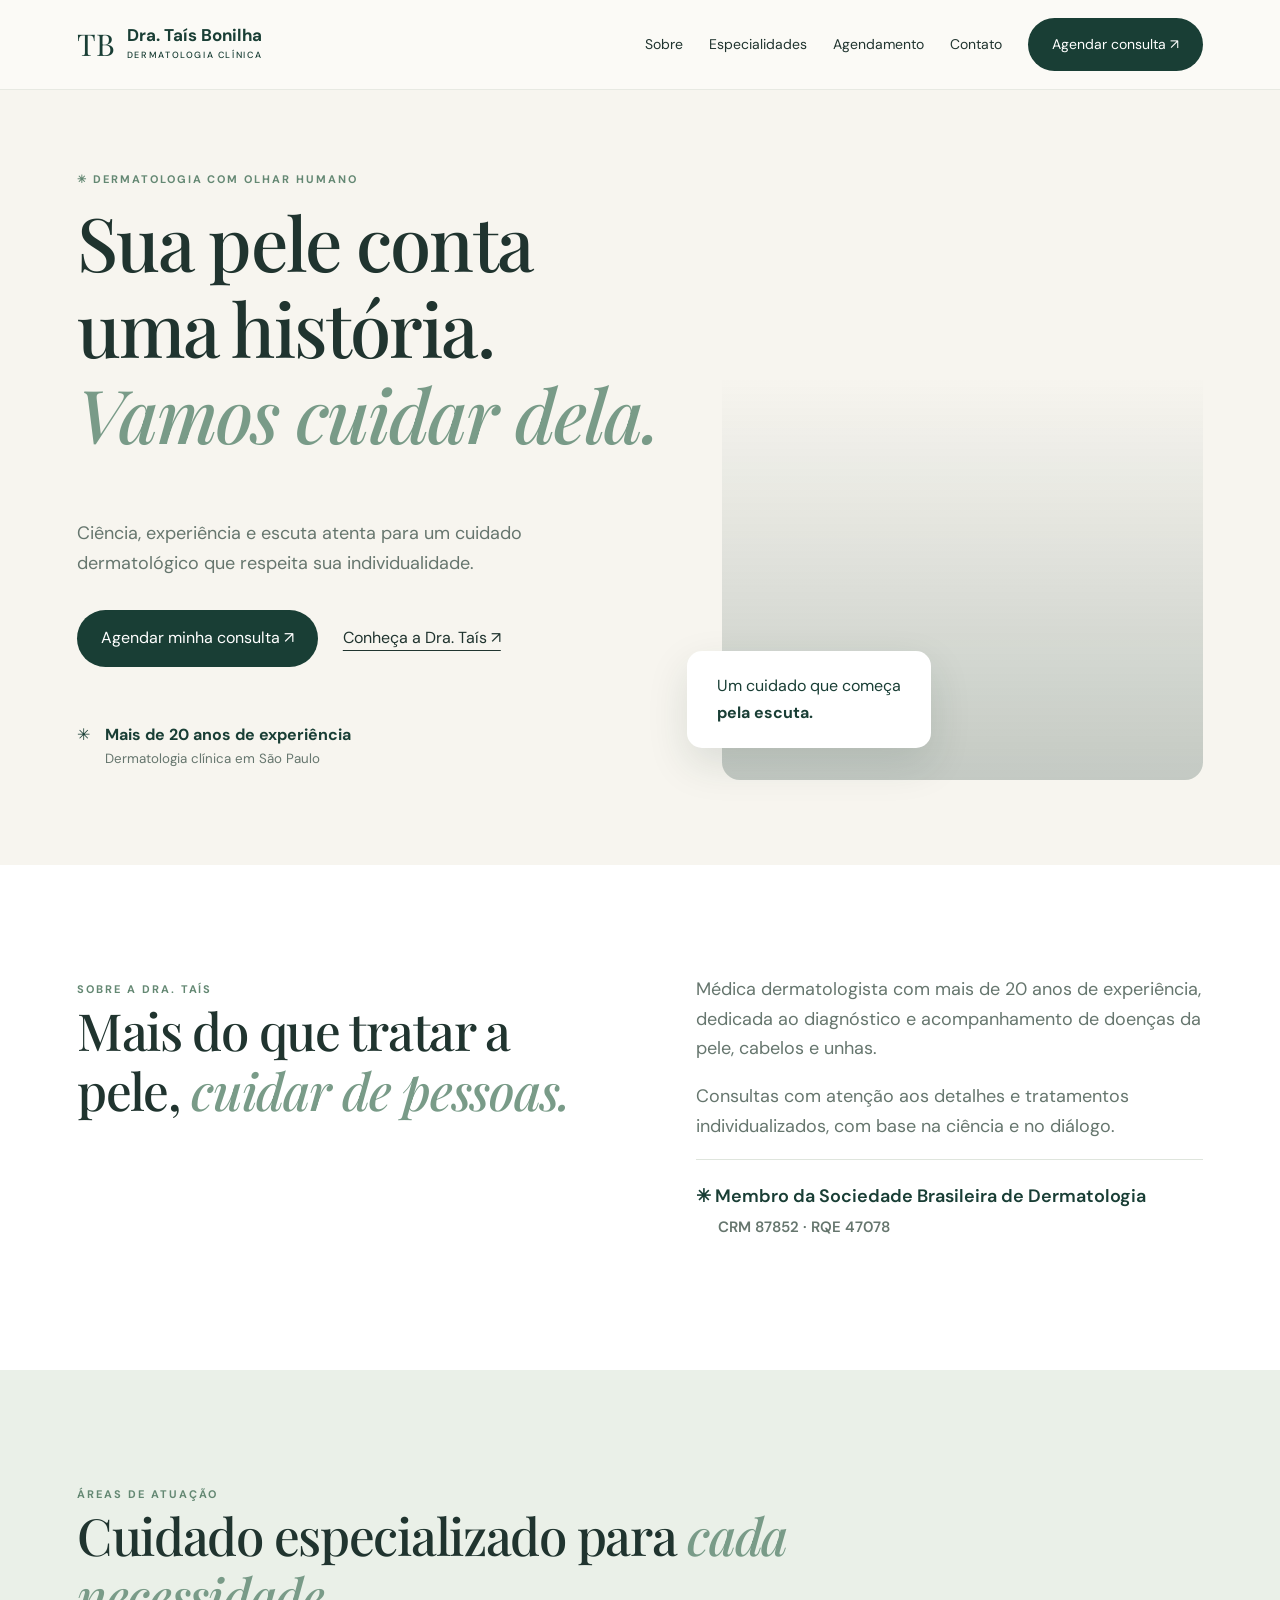
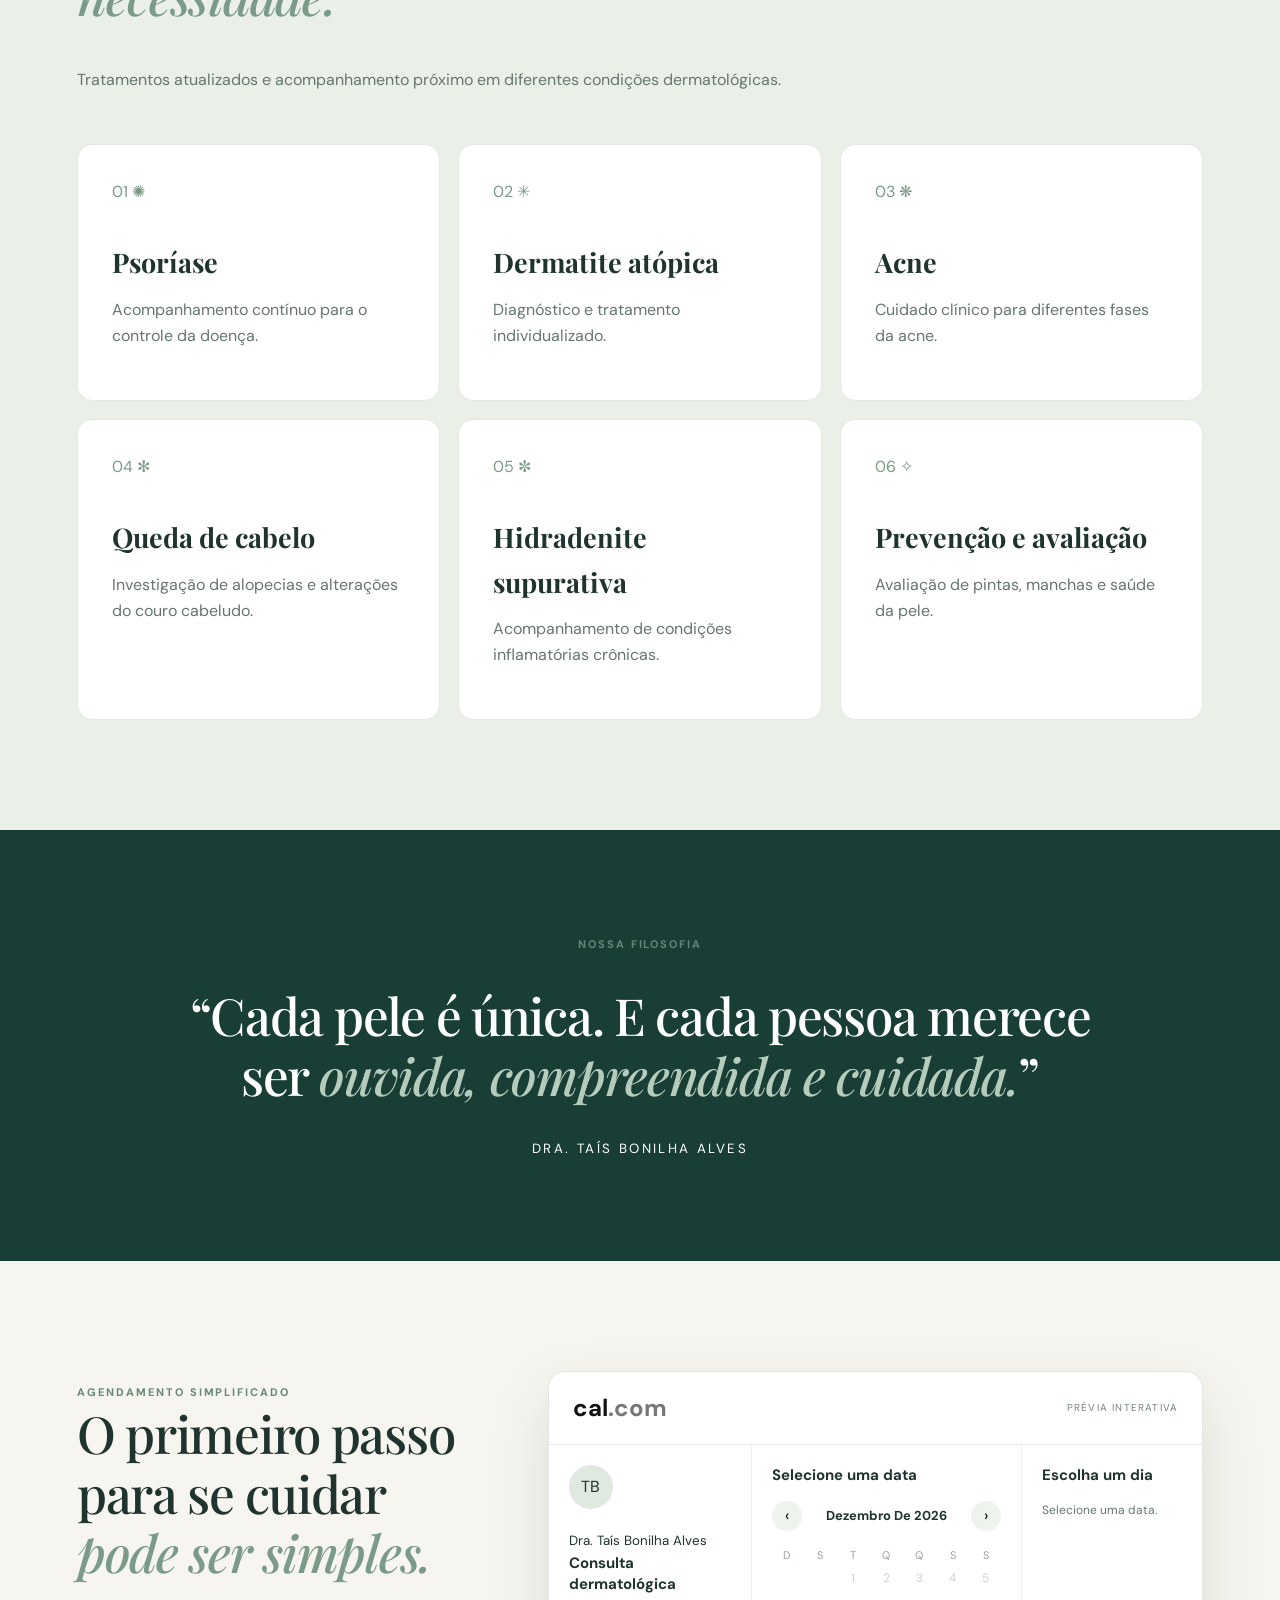
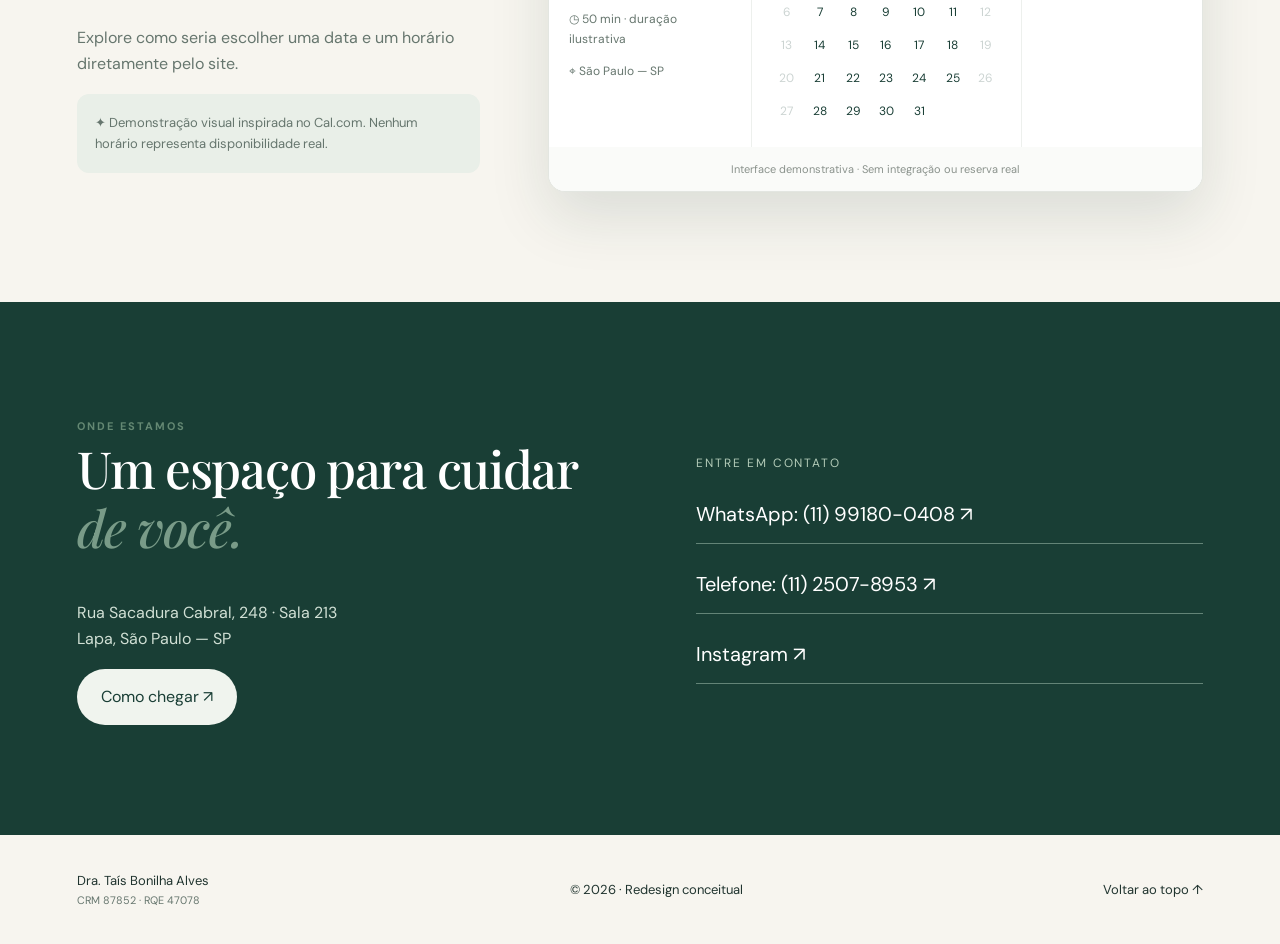
==== index.html @ fe543102 "feat: add responsive landing page" ====
<!doctype html>
<html lang="pt-BR"><head><meta charset="utf-8"><meta name="viewport" content="width=device-width,initial-scale=1"><meta name="theme-color" content="#193e35"><meta name="description" content="Releitura conceitual do site da Dra. Taís Bonilha, dermatologia clínica."><title>Dra. Taís Bonilha | Dermatologia</title><link rel="preconnect" href="https://fonts.googleapis.com"><link rel="preconnect" href="https://fonts.gstatic.com" crossorigin><link href="https://fonts.googleapis.com/css2?family=DM+Sans:wght@400;500;600;700&family=Playfair+Display:ital,wght@0,500;0,600;1,500&display=swap" rel="stylesheet"><link rel="stylesheet" href="./styles.css"></head>
<body><header class="header"><a class="logo" href="#inicio">TB <span>Dra. Taís Bonilha<small>DERMATOLOGIA CLÍNICA</small></span></a><button class="menu" aria-label="Abrir menu" aria-expanded="false">☰</button><nav id="nav"><a href="#sobre">Sobre</a><a href="#especialidades">Especialidades</a><a href="#agendamento">Agendamento</a><a href="#contato">Contato</a><a class="nav-cta" href="#agendamento">Agendar consulta ↗</a></nav></header>
<main><section class="hero" id="inicio"><div class="hero-copy reveal"><p class="eyebrow">✳ DERMATOLOGIA COM OLHAR HUMANO</p><h1>Sua pele conta uma história.<br><em>Vamos cuidar dela.</em></h1><p>Ciência, experiência e escuta atenta para um cuidado dermatológico que respeita sua individualidade.</p><div class="actions"><a class="btn" href="#agendamento">Agendar minha consulta ↗</a><a class="under" href="#sobre">Conheça a Dra. Taís ↗</a></div><div class="proof">✳ <span><strong>Mais de 20 anos de experiência</strong><small>Dermatologia clínica em São Paulo</small></span></div></div><div class="hero-photo reveal"><div class="photo-caption">Um cuidado que começa<br><strong>pela escuta.</strong></div></div></section>
<section class="section intro reveal" id="sobre"><div><span class="kicker">SOBRE A DRA. TAÍS</span><h2>Mais do que tratar a pele, <em>cuidar de pessoas.</em></h2></div><div><p>Médica dermatologista com mais de 20 anos de experiência, dedicada ao diagnóstico e acompanhamento de doenças da pele, cabelos e unhas.</p><p>Consultas com atenção aos detalhes e tratamentos individualizados, com base na ciência e no diálogo.</p><p class="credential">✳ Membro da Sociedade Brasileira de Dermatologia<br><small>CRM 87852 · RQE 47078</small></p></div></section>
<section class="section specialties" id="especialidades"><div class="section-head reveal"><span class="kicker">ÁREAS DE ATUAÇÃO</span><h2>Cuidado especializado para <em>cada necessidade.</em></h2><p>Tratamentos atualizados e acompanhamento próximo em diferentes condições dermatológicas.</p></div><div class="cards"><article class="reveal"><span>01 ✺</span><h3>Psoríase</h3><p>Acompanhamento contínuo para o controle da doença.</p></article><article class="reveal"><span>02 ✳</span><h3>Dermatite atópica</h3><p>Diagnóstico e tratamento individualizado.</p></article><article class="reveal"><span>03 ❋</span><h3>Acne</h3><p>Cuidado clínico para diferentes fases da acne.</p></article><article class="reveal"><span>04 ✻</span><h3>Queda de cabelo</h3><p>Investigação de alopecias e alterações do couro cabeludo.</p></article><article class="reveal"><span>05 ✼</span><h3>Hidradenite supurativa</h3><p>Acompanhamento de condições inflamatórias crônicas.</p></article><article class="reveal"><span>06 ✧</span><h3>Prevenção e avaliação</h3><p>Avaliação de pintas, manchas e saúde da pele.</p></article></div></section>
<section class="quote"><span class="kicker">NOSSA FILOSOFIA</span><h2>“Cada pele é única. E cada pessoa merece ser <em>ouvida, compreendida e cuidada.</em>”</h2><small>DRA. TAÍS BONILHA ALVES</small></section>
<section class="section booking" id="agendamento"><div class="reveal"><span class="kicker">AGENDAMENTO SIMPLIFICADO</span><h2>O primeiro passo para se cuidar <em>pode ser simples.</em></h2><p>Explore como seria escolher uma data e um horário diretamente pelo site.</p><p class="notice">✦ Demonstração visual inspirada no Cal.com. Nenhum horário representa disponibilidade real.</p></div><div class="calendar reveal"><div class="cal-top"><strong>cal<span>.com</span></strong><small>PRÉVIA INTERATIVA</small></div><div class="cal-grid"><div class="cal-info"><div class="avatar">TB</div><small>Dra. Taís Bonilha Alves</small><h3>Consulta dermatológica</h3><p>◷ 50 min · duração ilustrativa</p><p>⌖ São Paulo — SP</p></div><div class="cal-date"><h3>Selecione uma data</h3><div class="month"><button id="prev-month" aria-label="Mês anterior">‹</button><strong id="month-label"></strong><button id="next-month" aria-label="Próximo mês">›</button></div><div class="weekdays"><span>D</span><span>S</span><span>T</span><span>Q</span><span>Q</span><span>S</span><span>S</span></div><div id="days" class="days"></div></div><div class="cal-time"><h3 id="selected-date">Escolha um dia</h3><div id="times" class="times"><p>Selecione uma data.</p></div></div></div><div class="cal-footer">Interface demonstrativa · Sem integração ou reserva real</div></div></section>
<section class="section contact" id="contato"><div class="reveal"><span class="kicker">ONDE ESTAMOS</span><h2>Um espaço para cuidar <em>de você.</em></h2><p>Rua Sacadura Cabral, 248 · Sala 213<br>Lapa, São Paulo — SP</p><a class="btn light" href="https://maps.google.com/?q=Rua+Sacadura+Cabral+248+Lapa+Sao+Paulo" target="_blank" rel="noopener noreferrer">Como chegar ↗</a></div><div class="contact-links reveal"><span>ENTRE EM CONTATO</span><a href="https://wa.me/5511991800408">WhatsApp: (11) 99180-0408 ↗</a><a href="tel:+551125078953">Telefone: (11) 2507-8953 ↗</a><a href="https://www.instagram.com/dra.taisbonilha/" target="_blank" rel="noopener noreferrer">Instagram ↗</a></div></section></main>
<footer><span>Dra. Taís Bonilha Alves <small>CRM 87852 · RQE 47078</small></span><span>© <span id="year"></span> · Redesign conceitual</span><a href="#inicio">Voltar ao topo ↑</a></footer><script src="./script.js" defer></script></body></html>
---- styles.css ----
:root{--green:#193e35;--sage:#dfe9df;--cream:#f7f5ef;--ink:#20342f;--muted:#66766e}*{box-sizing:border-box}html{scroll-behavior:smooth}body{margin:0;background:var(--cream);color:var(--ink);font:16px/1.65 "DM Sans",sans-serif}a{color:inherit;text-decoration:none}button{font:inherit;cursor:pointer}h1,h2,h3,p{margin-top:0}h1,h2{font-family:"Playfair Display",serif;font-weight:500;line-height:1.16;letter-spacing:-.025em}h1{font-size:clamp(3.1rem,5.8vw,6.1rem)}h2{font-size:clamp(2.35rem,4vw,4.2rem)}h1 em,h2 em{color:#799b88;font-weight:500}p{color:var(--muted)}.header{height:90px;display:flex;align-items:center;justify-content:space-between;padding:0 6%;background:#fbfaf6;position:sticky;top:0;z-index:20;border-bottom:1px solid #e7e9e2;backdrop-filter:blur(12px)}.logo{display:flex;align-items:center;gap:12px;font-family:"Playfair Display";font-size:30px;color:var(--green)}.logo span{font:700 17px/1.2 "DM Sans";display:flex;flex-direction:column}.logo small{font:500 9px/2 "DM Sans";letter-spacing:.18em}.header nav{display:flex;align-items:center;gap:26px;font-size:14px}.nav-cta,.btn{background:var(--green);color:white;padding:15px 24px;border-radius:40px;display:inline-flex;align-items:center;justify-content:center;transition:transform .25s,background .25s}.btn:hover,.nav-cta:hover{transform:translateY(-3px);background:#2f6151}.menu{display:none}.hero{min-height:690px;display:grid;grid-template-columns:1.1fr .9fr;gap:5%;padding:70px 6% 85px;align-items:center}.eyebrow,.kicker{color:#648873;letter-spacing:.18em;font-size:11px;font-weight:700}.hero-copy>p:not(.eyebrow){max-width:530px;font-size:18px}.actions{display:flex;gap:25px;align-items:center;flex-wrap:wrap;margin:32px 0 55px}.under{text-decoration:underline;text-underline-offset:7px}.proof{display:flex;gap:15px;color:var(--green)}.proof span{display:flex;flex-direction:column}.proof small{color:var(--muted)}.hero-photo{height:min(620px,65vw);min-height:460px;border-radius:220px 220px 18px 18px;position:relative;background:linear-gradient(0deg,rgba(24,57,48,.23),transparent 65%),url("https://images.unsplash.com/photo-1559839734-2b71ea197ec2?auto=format&fit=crop&w=1200&q=85") center/cover}.photo-caption{position:absolute;bottom:32px;left:-35px;background:white;border-radius:15px;padding:22px 30px;box-shadow:0 16px 40px #1b3a3020;color:var(--green)}.section{padding:110px 6%}.intro{display:grid;grid-template-columns:1fr 1fr;gap:10%;background:white}.intro p{font-size:18px}.credential{border-top:1px solid #dfe5dd;padding-top:22px;color:var(--green)!important;font-weight:600}.credential small{color:var(--muted);margin-left:22px}.specialties{background:#eaf0e8}.section-head{max-width:730px;margin-bottom:50px}.cards{display:grid;grid-template-columns:repeat(3,1fr);gap:18px}.cards article{min-height:245px;background:#fff;padding:34px;border:1px solid #e3e9e1;border-radius:15px;transition:transform .3s,box-shadow .3s}.cards article:hover{transform:translateY(-8px);box-shadow:0 18px 40px #153c3020}.cards article>span{color:#7a9b86}.cards h3{font-family:"Playfair Display";font-size:27px;margin:35px 0 12px}.quote{padding:100px 14%;text-align:center;background:var(--green);color:#fff}.quote h2{font-size:clamp(2rem,4vw,4rem);margin:30px 0}.quote h2 em{color:#b5cbbb}.quote small{letter-spacing:.18em}.booking{display:grid;grid-template-columns:.8fr 1.3fr;gap:6%;align-items:center}.notice{padding:18px;background:#e9efe8;border-radius:12px;font-size:13px}.calendar{background:#fff;border:1px solid #e3e6e1;border-radius:17px;box-shadow:0 24px 60px #1b3b3020;overflow:hidden}.cal-top{display:flex;justify-content:space-between;align-items:center;padding:16px 24px;border-bottom:1px solid #e7e9e7}.cal-top strong{font-size:24px;color:#111}.cal-top strong span{color:#777}.cal-top small{font-size:10px;letter-spacing:.12em;color:#738178}.cal-grid{display:grid;grid-template-columns:.9fr 1.2fr .8fr}.cal-grid>div{padding:20px;border-right:1px solid #edf0ed}.cal-grid>div:last-child{border:0}.cal-grid h3{font-size:15px;line-height:1.4}.cal-info p{font-size:12px}.avatar{width:44px;height:44px;border-radius:50%;background:var(--sage);display:grid;place-items:center;margin-bottom:18px}.month{display:flex;align-items:center;justify-content:space-between;margin:15px 0}.month button{border:0;background:#eef3ed;border-radius:50%;width:30px;height:30px}.month strong{font-size:13px;text-transform:capitalize}.weekdays,.days{display:grid;grid-template-columns:repeat(7,1fr);text-align:center;gap:3px}.weekdays{font-size:11px;color:#9a9f9c}.days button{border:0;background:transparent;aspect-ratio:1;border-radius:50%;font-size:12px;color:var(--green)}.days button:not(:disabled):hover,.days button.active{background:var(--green);color:#fff}.days button:disabled{opacity:.22;cursor:default}.times{display:grid;gap:8px}.times button{background:white;border:1px solid #b9c9be;color:var(--green);padding:10px;border-radius:7px}.times button.active{background:var(--green);color:#fff}.times p{font-size:12px}.cal-footer{font-size:11px;text-align:center;color:#8a928c;background:#fafbf9;padding:13px}.contact{background:var(--green);color:white;display:grid;grid-template-columns:1fr 1fr;gap:10%}.contact p{color:#d1e0d5}.light{background:#f0f4ee;color:var(--green)}.contact-links{display:flex;flex-direction:column;gap:24px;justify-content:center}.contact-links span{font-size:12px;letter-spacing:.16em;color:#b3cbb8}.contact-links a{font-size:20px;border-bottom:1px solid #638477;padding-bottom:12px}footer{padding:35px 6%;display:flex;justify-content:space-between;gap:20px;align-items:center;font-size:13px}footer small{display:block;color:var(--muted)}.reveal{opacity:0;transform:translateY(26px);transition:opacity .7s ease,transform .7s ease}.reveal.visible{opacity:1;transform:none}@media(max-width:1000px){.cal-grid{grid-template-columns:1fr 1fr}.cal-info{grid-column:1/-1;border-bottom:1px solid #eee}.booking{grid-template-columns:1fr}.hero{grid-template-columns:1fr 1fr}.cards{grid-template-columns:repeat(2,1fr)}}@media(max-width:700px){.header{height:72px;padding:0 5%}.menu{display:block;border:0;background:transparent;font-size:28px}.header nav{display:none;position:absolute;top:72px;left:0;right:0;background:#fbfaf6;padding:25px 6%;box-shadow:0 15px 25px #183f3615;flex-direction:column;align-items:stretch}.header nav.open{display:flex}.hero{grid-template-columns:1fr;padding:55px 6% 70px;gap:40px}.hero-photo{height:420px;min-height:0;margin-left:20px}.photo-caption{left:-20px;bottom:20px}.section{padding:75px 6%}.intro,.contact{grid-template-columns:1fr;gap:25px}.cards{grid-template-columns:1fr}.cards article{min-height:190px}.quote{padding:75px 7%}.cal-grid{grid-template-columns:1fr}.cal-grid>div{border-right:0;border-bottom:1px solid #eee}.cal-info{grid-column:auto}.days button{font-size:14px}footer{flex-direction:column;text-align:center}.actions{margin-bottom:35px}}@media(prefers-reduced-motion:reduce){*,*:before,*:after{scroll-behavior:auto!important;transition:none!important;animation:none!important}.reveal{opacity:1;transform:none}}
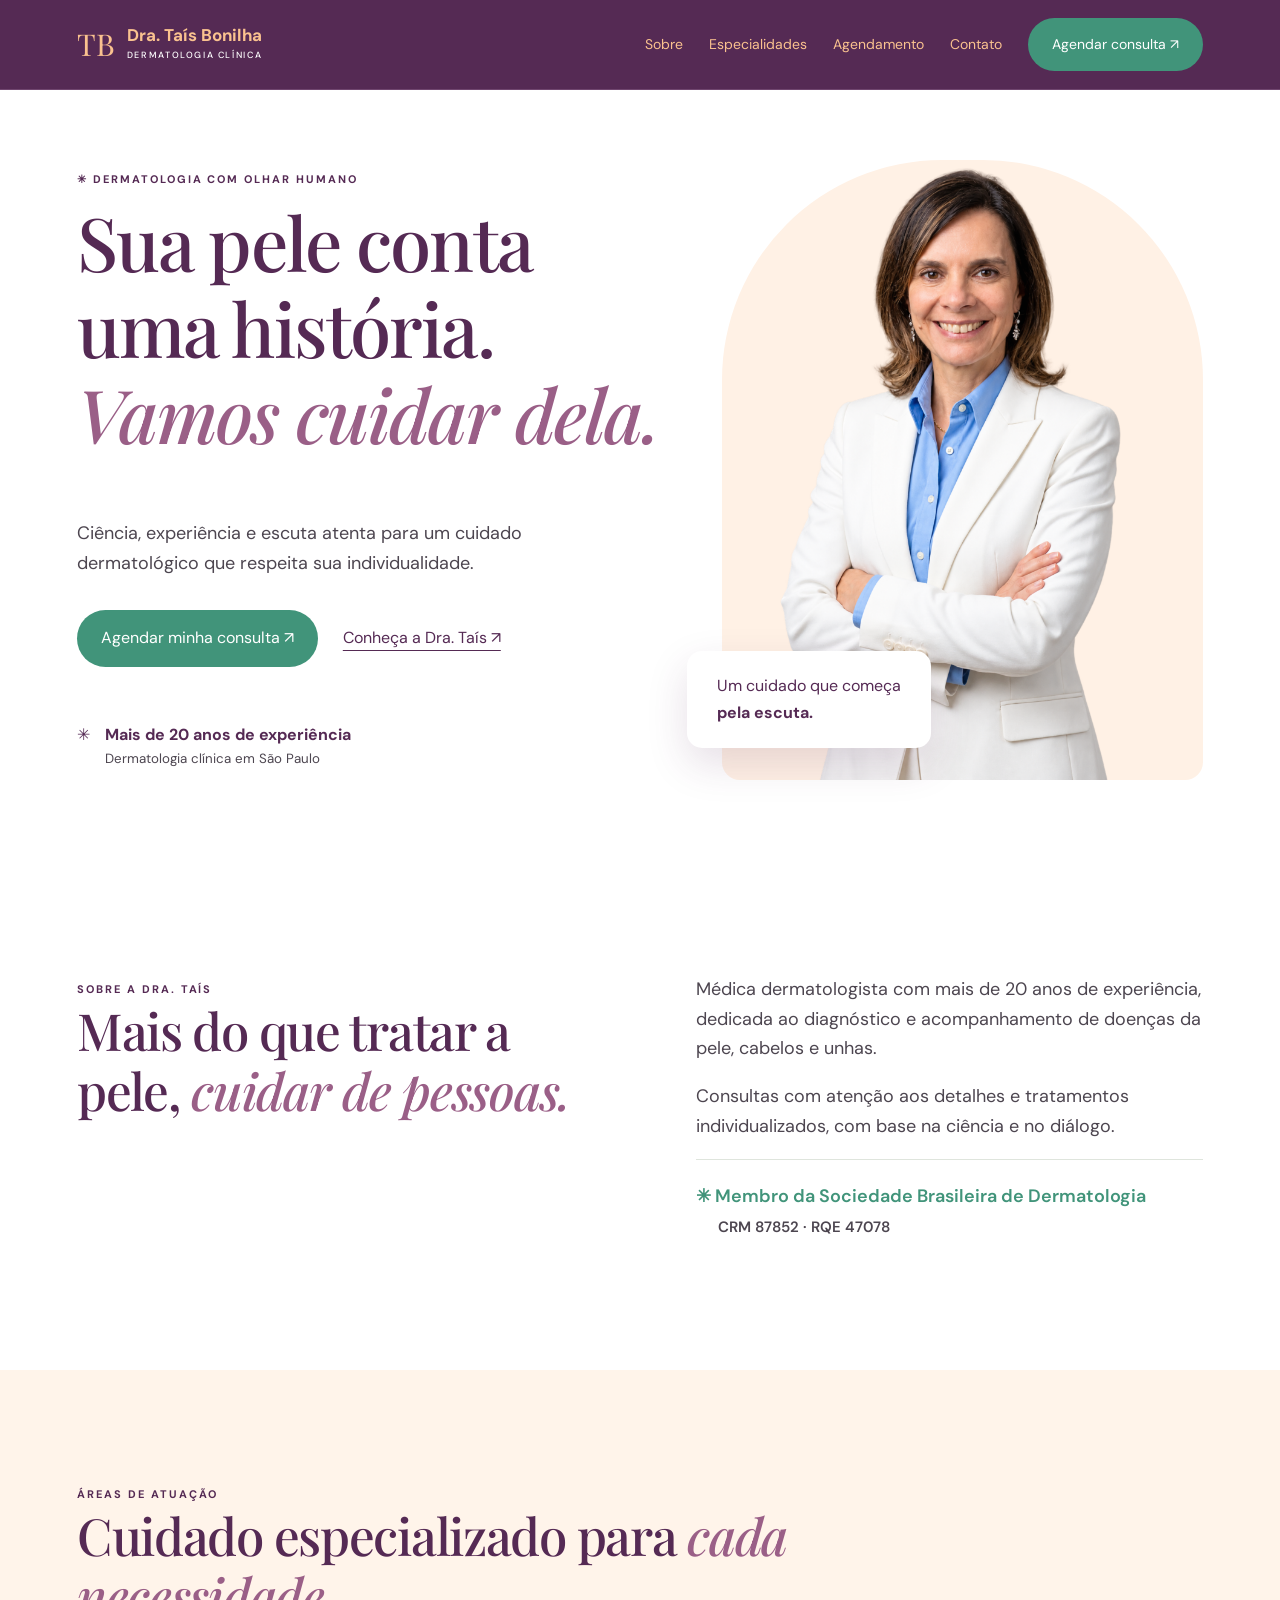
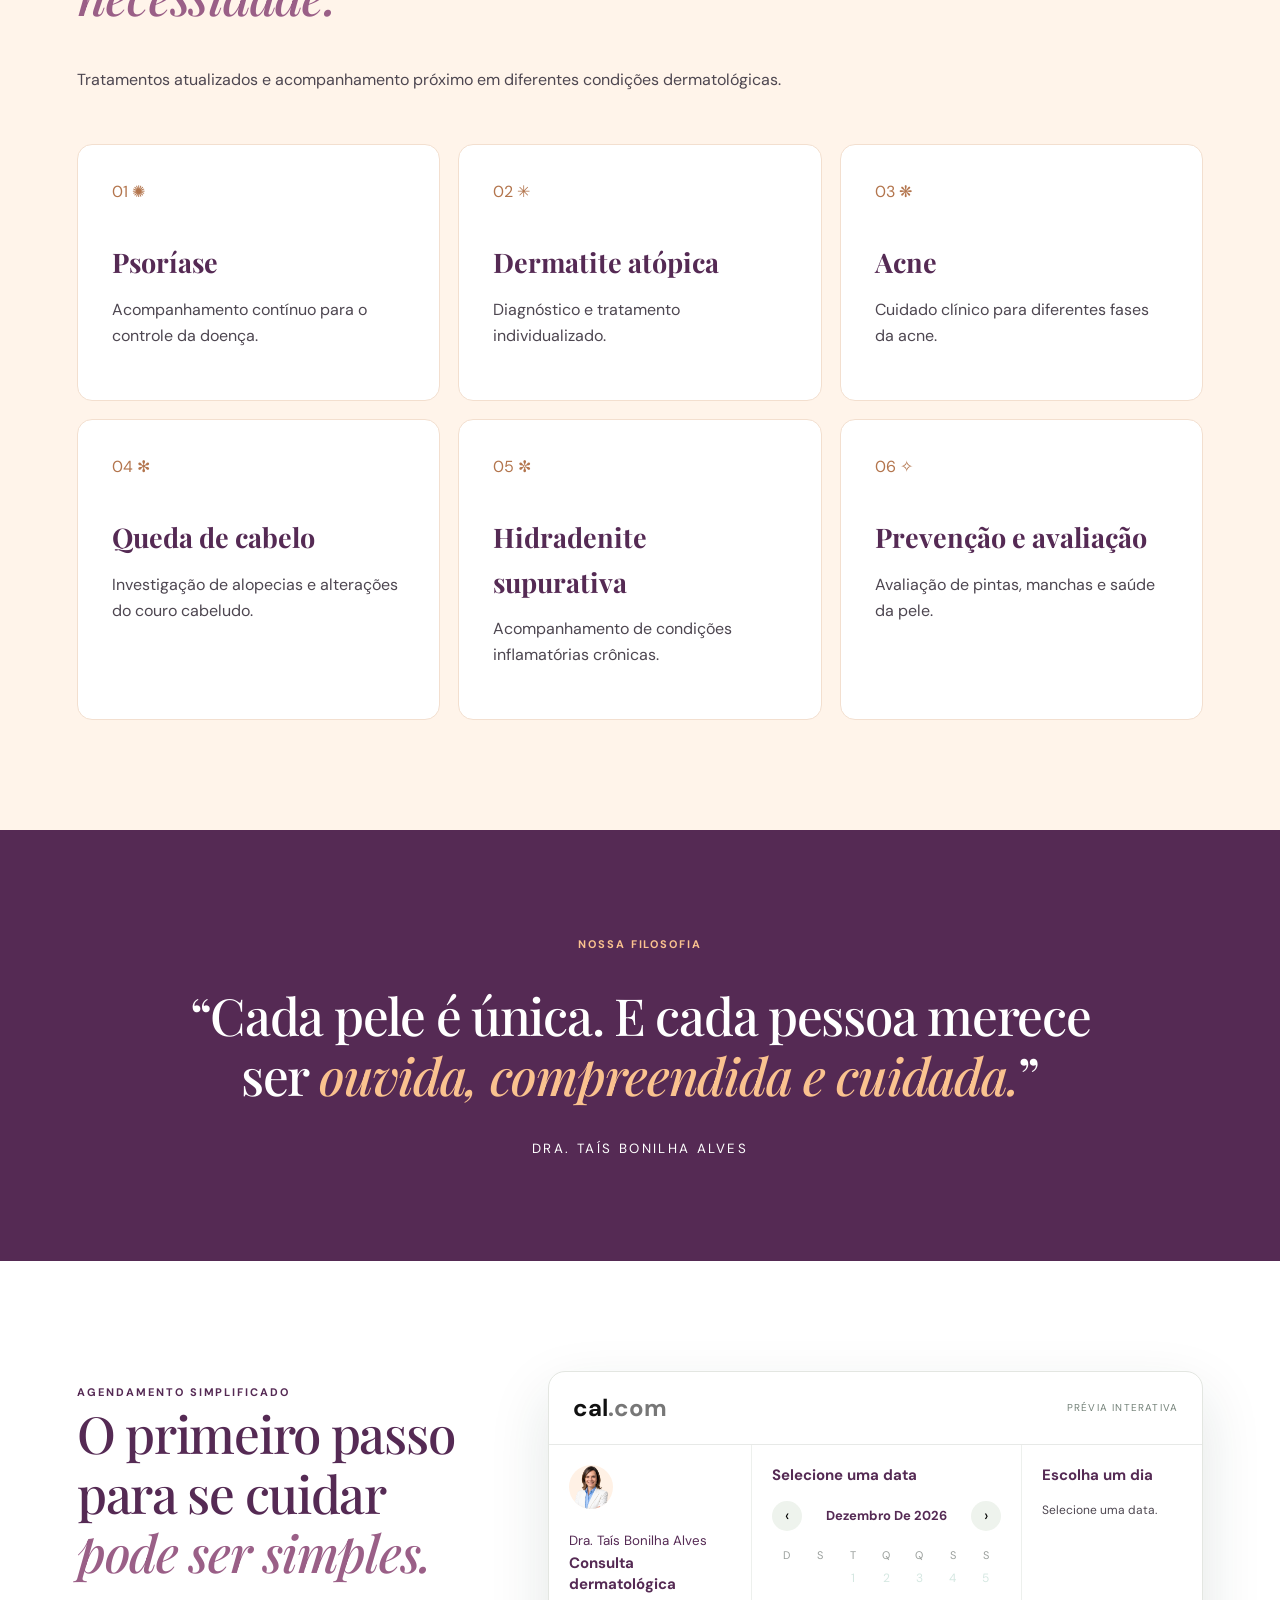
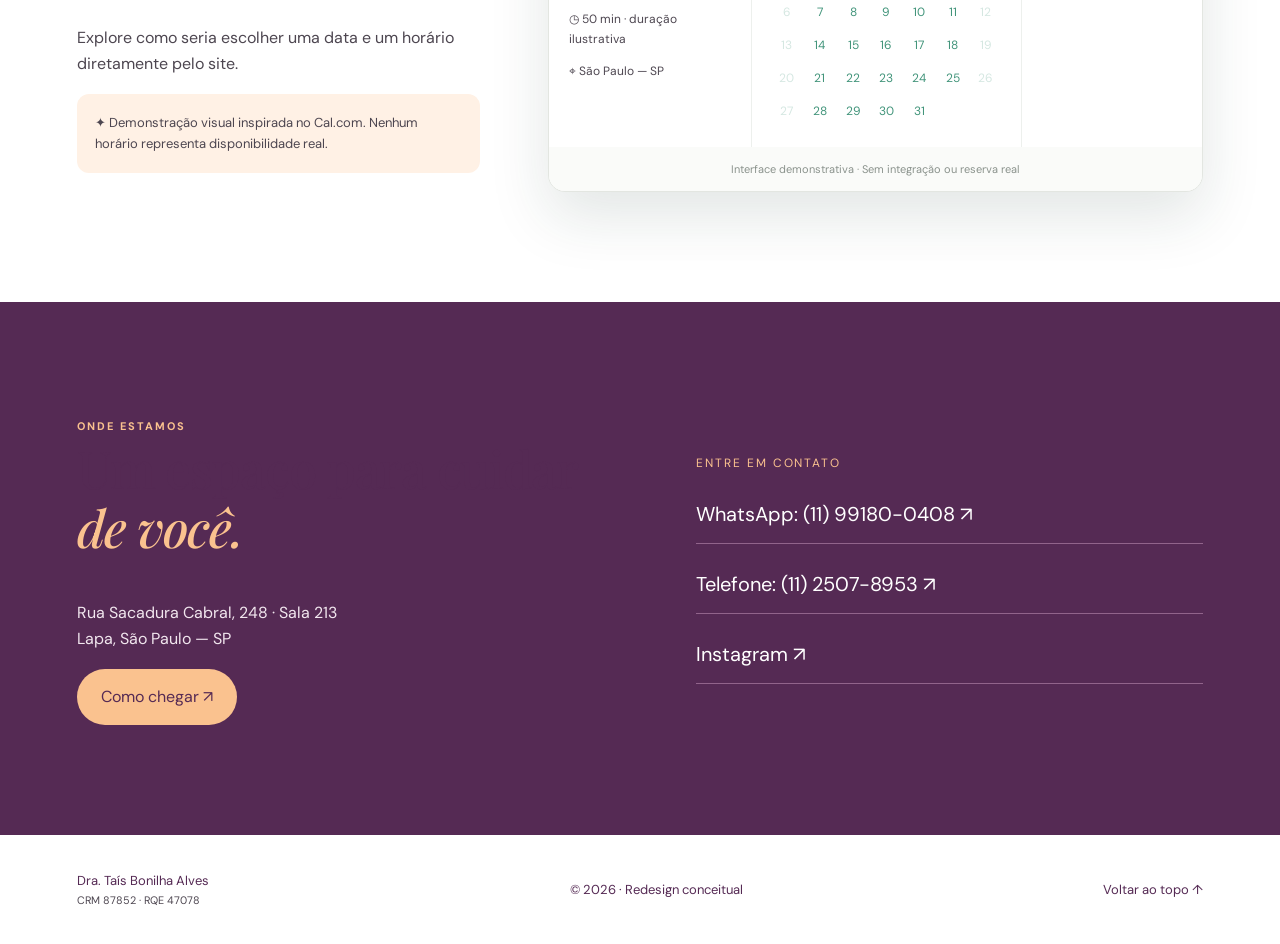
==== commit b7600058: "Alinhar paleta ao site oficial e usar retrato da Dra. Taís" ====
--- a/index.html
+++ b/index.html
@@ -1,10 +1,10 @@
 <!doctype html>
-<html lang="pt-BR"><head><meta charset="utf-8"><meta name="viewport" content="width=device-width,initial-scale=1"><meta name="theme-color" content="#193e35"><meta name="description" content="Releitura conceitual do site da Dra. Taís Bonilha, dermatologia clínica."><title>Dra. Taís Bonilha | Dermatologia</title><link rel="preconnect" href="https://fonts.googleapis.com"><link rel="preconnect" href="https://fonts.gstatic.com" crossorigin><link href="https://fonts.googleapis.com/css2?family=DM+Sans:wght@400;500;600;700&family=Playfair+Display:ital,wght@0,500;0,600;1,500&display=swap" rel="stylesheet"><link rel="stylesheet" href="./styles.css"></head>
+<html lang="pt-BR"><head><meta charset="utf-8"><meta name="viewport" content="width=device-width,initial-scale=1"><meta name="theme-color" content="#552a54"><meta name="description" content="Releitura conceitual do site da Dra. Taís Bonilha, dermatologia clínica."><title>Dra. Taís Bonilha | Dermatologia</title><link rel="preconnect" href="https://fonts.googleapis.com"><link rel="preconnect" href="https://fonts.gstatic.com" crossorigin><link href="https://fonts.googleapis.com/css2?family=DM+Sans:wght@400;500;600;700&family=Playfair+Display:ital,wght@0,500;0,600;1,500&display=swap" rel="stylesheet"><link rel="stylesheet" href="./styles.css"></head>
 <body><header class="header"><a class="logo" href="#inicio">TB <span>Dra. Taís Bonilha<small>DERMATOLOGIA CLÍNICA</small></span></a><button class="menu" aria-label="Abrir menu" aria-expanded="false">☰</button><nav id="nav"><a href="#sobre">Sobre</a><a href="#especialidades">Especialidades</a><a href="#agendamento">Agendamento</a><a href="#contato">Contato</a><a class="nav-cta" href="#agendamento">Agendar consulta ↗</a></nav></header>
-<main><section class="hero" id="inicio"><div class="hero-copy reveal"><p class="eyebrow">✳ DERMATOLOGIA COM OLHAR HUMANO</p><h1>Sua pele conta uma história.<br><em>Vamos cuidar dela.</em></h1><p>Ciência, experiência e escuta atenta para um cuidado dermatológico que respeita sua individualidade.</p><div class="actions"><a class="btn" href="#agendamento">Agendar minha consulta ↗</a><a class="under" href="#sobre">Conheça a Dra. Taís ↗</a></div><div class="proof">✳ <span><strong>Mais de 20 anos de experiência</strong><small>Dermatologia clínica em São Paulo</small></span></div></div><div class="hero-photo reveal"><div class="photo-caption">Um cuidado que começa<br><strong>pela escuta.</strong></div></div></section>
+<main><section class="hero" id="inicio"><div class="hero-copy reveal"><p class="eyebrow">✳ DERMATOLOGIA COM OLHAR HUMANO</p><h1>Sua pele conta uma história.<br><em>Vamos cuidar dela.</em></h1><p>Ciência, experiência e escuta atenta para um cuidado dermatológico que respeita sua individualidade.</p><div class="actions"><a class="btn" href="#agendamento">Agendar minha consulta ↗</a><a class="under" href="#sobre">Conheça a Dra. Taís ↗</a></div><div class="proof">✳ <span><strong>Mais de 20 anos de experiência</strong><small>Dermatologia clínica em São Paulo</small></span></div></div><div class="hero-photo reveal"><img src="./assets/dra-tais-bonilha.webp" alt="Dra. Taís Bonilha Alves, dermatologista" width="683" height="1024" fetchpriority="high"><div class="photo-caption">Um cuidado que começa<br><strong>pela escuta.</strong></div></div></section>
 <section class="section intro reveal" id="sobre"><div><span class="kicker">SOBRE A DRA. TAÍS</span><h2>Mais do que tratar a pele, <em>cuidar de pessoas.</em></h2></div><div><p>Médica dermatologista com mais de 20 anos de experiência, dedicada ao diagnóstico e acompanhamento de doenças da pele, cabelos e unhas.</p><p>Consultas com atenção aos detalhes e tratamentos individualizados, com base na ciência e no diálogo.</p><p class="credential">✳ Membro da Sociedade Brasileira de Dermatologia<br><small>CRM 87852 · RQE 47078</small></p></div></section>
 <section class="section specialties" id="especialidades"><div class="section-head reveal"><span class="kicker">ÁREAS DE ATUAÇÃO</span><h2>Cuidado especializado para <em>cada necessidade.</em></h2><p>Tratamentos atualizados e acompanhamento próximo em diferentes condições dermatológicas.</p></div><div class="cards"><article class="reveal"><span>01 ✺</span><h3>Psoríase</h3><p>Acompanhamento contínuo para o controle da doença.</p></article><article class="reveal"><span>02 ✳</span><h3>Dermatite atópica</h3><p>Diagnóstico e tratamento individualizado.</p></article><article class="reveal"><span>03 ❋</span><h3>Acne</h3><p>Cuidado clínico para diferentes fases da acne.</p></article><article class="reveal"><span>04 ✻</span><h3>Queda de cabelo</h3><p>Investigação de alopecias e alterações do couro cabeludo.</p></article><article class="reveal"><span>05 ✼</span><h3>Hidradenite supurativa</h3><p>Acompanhamento de condições inflamatórias crônicas.</p></article><article class="reveal"><span>06 ✧</span><h3>Prevenção e avaliação</h3><p>Avaliação de pintas, manchas e saúde da pele.</p></article></div></section>
 <section class="quote"><span class="kicker">NOSSA FILOSOFIA</span><h2>“Cada pele é única. E cada pessoa merece ser <em>ouvida, compreendida e cuidada.</em>”</h2><small>DRA. TAÍS BONILHA ALVES</small></section>
-<section class="section booking" id="agendamento"><div class="reveal"><span class="kicker">AGENDAMENTO SIMPLIFICADO</span><h2>O primeiro passo para se cuidar <em>pode ser simples.</em></h2><p>Explore como seria escolher uma data e um horário diretamente pelo site.</p><p class="notice">✦ Demonstração visual inspirada no Cal.com. Nenhum horário representa disponibilidade real.</p></div><div class="calendar reveal"><div class="cal-top"><strong>cal<span>.com</span></strong><small>PRÉVIA INTERATIVA</small></div><div class="cal-grid"><div class="cal-info"><div class="avatar">TB</div><small>Dra. Taís Bonilha Alves</small><h3>Consulta dermatológica</h3><p>◷ 50 min · duração ilustrativa</p><p>⌖ São Paulo — SP</p></div><div class="cal-date"><h3>Selecione uma data</h3><div class="month"><button id="prev-month" aria-label="Mês anterior">‹</button><strong id="month-label"></strong><button id="next-month" aria-label="Próximo mês">›</button></div><div class="weekdays"><span>D</span><span>S</span><span>T</span><span>Q</span><span>Q</span><span>S</span><span>S</span></div><div id="days" class="days"></div></div><div class="cal-time"><h3 id="selected-date">Escolha um dia</h3><div id="times" class="times"><p>Selecione uma data.</p></div></div></div><div class="cal-footer">Interface demonstrativa · Sem integração ou reserva real</div></div></section>
+<section class="section booking" id="agendamento"><div class="reveal"><span class="kicker">AGENDAMENTO SIMPLIFICADO</span><h2>O primeiro passo para se cuidar <em>pode ser simples.</em></h2><p>Explore como seria escolher uma data e um horário diretamente pelo site.</p><p class="notice">✦ Demonstração visual inspirada no Cal.com. Nenhum horário representa disponibilidade real.</p></div><div class="calendar reveal"><div class="cal-top"><strong>cal<span>.com</span></strong><small>PRÉVIA INTERATIVA</small></div><div class="cal-grid"><div class="cal-info"><div class="avatar"><img src="./assets/dra-tais-bonilha.webp" alt="" width="44" height="44"></div><small>Dra. Taís Bonilha Alves</small><h3>Consulta dermatológica</h3><p>◷ 50 min · duração ilustrativa</p><p>⌖ São Paulo — SP</p></div><div class="cal-date"><h3>Selecione uma data</h3><div class="month"><button id="prev-month" aria-label="Mês anterior">‹</button><strong id="month-label"></strong><button id="next-month" aria-label="Próximo mês">›</button></div><div class="weekdays"><span>D</span><span>S</span><span>T</span><span>Q</span><span>Q</span><span>S</span><span>S</span></div><div id="days" class="days"></div></div><div class="cal-time"><h3 id="selected-date">Escolha um dia</h3><div id="times" class="times"><p>Selecione uma data.</p></div></div></div><div class="cal-footer">Interface demonstrativa · Sem integração ou reserva real</div></div></section>
 <section class="section contact" id="contato"><div class="reveal"><span class="kicker">ONDE ESTAMOS</span><h2>Um espaço para cuidar <em>de você.</em></h2><p>Rua Sacadura Cabral, 248 · Sala 213<br>Lapa, São Paulo — SP</p><a class="btn light" href="https://maps.google.com/?q=Rua+Sacadura+Cabral+248+Lapa+Sao+Paulo" target="_blank" rel="noopener noreferrer">Como chegar ↗</a></div><div class="contact-links reveal"><span>ENTRE EM CONTATO</span><a href="https://wa.me/5511991800408">WhatsApp: (11) 99180-0408 ↗</a><a href="tel:+551125078953">Telefone: (11) 2507-8953 ↗</a><a href="https://www.instagram.com/dra.taisbonilha/" target="_blank" rel="noopener noreferrer">Instagram ↗</a></div></section></main>
 <footer><span>Dra. Taís Bonilha Alves <small>CRM 87852 · RQE 47078</small></span><span>© <span id="year"></span> · Redesign conceitual</span><a href="#inicio">Voltar ao topo ↑</a></footer><script src="./script.js" defer></script></body></html>
--- a/styles.css
+++ b/styles.css
@@ -1 +1,4 @@
-:root{--green:#193e35;--sage:#dfe9df;--cream:#f7f5ef;--ink:#20342f;--muted:#66766e}*{box-sizing:border-box}html{scroll-behavior:smooth}body{margin:0;background:var(--cream);color:var(--ink);font:16px/1.65 "DM Sans",sans-serif}a{color:inherit;text-decoration:none}button{font:inherit;cursor:pointer}h1,h2,h3,p{margin-top:0}h1,h2{font-family:"Playfair Display",serif;font-weight:500;line-height:1.16;letter-spacing:-.025em}h1{font-size:clamp(3.1rem,5.8vw,6.1rem)}h2{font-size:clamp(2.35rem,4vw,4.2rem)}h1 em,h2 em{color:#799b88;font-weight:500}p{color:var(--muted)}.header{height:90px;display:flex;align-items:center;justify-content:space-between;padding:0 6%;background:#fbfaf6;position:sticky;top:0;z-index:20;border-bottom:1px solid #e7e9e2;backdrop-filter:blur(12px)}.logo{display:flex;align-items:center;gap:12px;font-family:"Playfair Display";font-size:30px;color:var(--green)}.logo span{font:700 17px/1.2 "DM Sans";display:flex;flex-direction:column}.logo small{font:500 9px/2 "DM Sans";letter-spacing:.18em}.header nav{display:flex;align-items:center;gap:26px;font-size:14px}.nav-cta,.btn{background:var(--green);color:white;padding:15px 24px;border-radius:40px;display:inline-flex;align-items:center;justify-content:center;transition:transform .25s,background .25s}.btn:hover,.nav-cta:hover{transform:translateY(-3px);background:#2f6151}.menu{display:none}.hero{min-height:690px;display:grid;grid-template-columns:1.1fr .9fr;gap:5%;padding:70px 6% 85px;align-items:center}.eyebrow,.kicker{color:#648873;letter-spacing:.18em;font-size:11px;font-weight:700}.hero-copy>p:not(.eyebrow){max-width:530px;font-size:18px}.actions{display:flex;gap:25px;align-items:center;flex-wrap:wrap;margin:32px 0 55px}.under{text-decoration:underline;text-underline-offset:7px}.proof{display:flex;gap:15px;color:var(--green)}.proof span{display:flex;flex-direction:column}.proof small{color:var(--muted)}.hero-photo{height:min(620px,65vw);min-height:460px;border-radius:220px 220px 18px 18px;position:relative;background:linear-gradient(0deg,rgba(24,57,48,.23),transparent 65%),url("https://images.unsplash.com/photo-1559839734-2b71ea197ec2?auto=format&fit=crop&w=1200&q=85") center/cover}.photo-caption{position:absolute;bottom:32px;left:-35px;background:white;border-radius:15px;padding:22px 30px;box-shadow:0 16px 40px #1b3a3020;color:var(--green)}.section{padding:110px 6%}.intro{display:grid;grid-template-columns:1fr 1fr;gap:10%;background:white}.intro p{font-size:18px}.credential{border-top:1px solid #dfe5dd;padding-top:22px;color:var(--green)!important;font-weight:600}.credential small{color:var(--muted);margin-left:22px}.specialties{background:#eaf0e8}.section-head{max-width:730px;margin-bottom:50px}.cards{display:grid;grid-template-columns:repeat(3,1fr);gap:18px}.cards article{min-height:245px;background:#fff;padding:34px;border:1px solid #e3e9e1;border-radius:15px;transition:transform .3s,box-shadow .3s}.cards article:hover{transform:translateY(-8px);box-shadow:0 18px 40px #153c3020}.cards article>span{color:#7a9b86}.cards h3{font-family:"Playfair Display";font-size:27px;margin:35px 0 12px}.quote{padding:100px 14%;text-align:center;background:var(--green);color:#fff}.quote h2{font-size:clamp(2rem,4vw,4rem);margin:30px 0}.quote h2 em{color:#b5cbbb}.quote small{letter-spacing:.18em}.booking{display:grid;grid-template-columns:.8fr 1.3fr;gap:6%;align-items:center}.notice{padding:18px;background:#e9efe8;border-radius:12px;font-size:13px}.calendar{background:#fff;border:1px solid #e3e6e1;border-radius:17px;box-shadow:0 24px 60px #1b3b3020;overflow:hidden}.cal-top{display:flex;justify-content:space-between;align-items:center;padding:16px 24px;border-bottom:1px solid #e7e9e7}.cal-top strong{font-size:24px;color:#111}.cal-top strong span{color:#777}.cal-top small{font-size:10px;letter-spacing:.12em;color:#738178}.cal-grid{display:grid;grid-template-columns:.9fr 1.2fr .8fr}.cal-grid>div{padding:20px;border-right:1px solid #edf0ed}.cal-grid>div:last-child{border:0}.cal-grid h3{font-size:15px;line-height:1.4}.cal-info p{font-size:12px}.avatar{width:44px;height:44px;border-radius:50%;background:var(--sage);display:grid;place-items:center;margin-bottom:18px}.month{display:flex;align-items:center;justify-content:space-between;margin:15px 0}.month button{border:0;background:#eef3ed;border-radius:50%;width:30px;height:30px}.month strong{font-size:13px;text-transform:capitalize}.weekdays,.days{display:grid;grid-template-columns:repeat(7,1fr);text-align:center;gap:3px}.weekdays{font-size:11px;color:#9a9f9c}.days button{border:0;background:transparent;aspect-ratio:1;border-radius:50%;font-size:12px;color:var(--green)}.days button:not(:disabled):hover,.days button.active{background:var(--green);color:#fff}.days button:disabled{opacity:.22;cursor:default}.times{display:grid;gap:8px}.times button{background:white;border:1px solid #b9c9be;color:var(--green);padding:10px;border-radius:7px}.times button.active{background:var(--green);color:#fff}.times p{font-size:12px}.cal-footer{font-size:11px;text-align:center;color:#8a928c;background:#fafbf9;padding:13px}.contact{background:var(--green);color:white;display:grid;grid-template-columns:1fr 1fr;gap:10%}.contact p{color:#d1e0d5}.light{background:#f0f4ee;color:var(--green)}.contact-links{display:flex;flex-direction:column;gap:24px;justify-content:center}.contact-links span{font-size:12px;letter-spacing:.16em;color:#b3cbb8}.contact-links a{font-size:20px;border-bottom:1px solid #638477;padding-bottom:12px}footer{padding:35px 6%;display:flex;justify-content:space-between;gap:20px;align-items:center;font-size:13px}footer small{display:block;color:var(--muted)}.reveal{opacity:0;transform:translateY(26px);transition:opacity .7s ease,transform .7s ease}.reveal.visible{opacity:1;transform:none}@media(max-width:1000px){.cal-grid{grid-template-columns:1fr 1fr}.cal-info{grid-column:1/-1;border-bottom:1px solid #eee}.booking{grid-template-columns:1fr}.hero{grid-template-columns:1fr 1fr}.cards{grid-template-columns:repeat(2,1fr)}}@media(max-width:700px){.header{height:72px;padding:0 5%}.menu{display:block;border:0;background:transparent;font-size:28px}.header nav{display:none;position:absolute;top:72px;left:0;right:0;background:#fbfaf6;padding:25px 6%;box-shadow:0 15px 25px #183f3615;flex-direction:column;align-items:stretch}.header nav.open{display:flex}.hero{grid-template-columns:1fr;padding:55px 6% 70px;gap:40px}.hero-photo{height:420px;min-height:0;margin-left:20px}.photo-caption{left:-20px;bottom:20px}.section{padding:75px 6%}.intro,.contact{grid-template-columns:1fr;gap:25px}.cards{grid-template-columns:1fr}.cards article{min-height:190px}.quote{padding:75px 7%}.cal-grid{grid-template-columns:1fr}.cal-grid>div{border-right:0;border-bottom:1px solid #eee}.cal-info{grid-column:auto}.days button{font-size:14px}footer{flex-direction:column;text-align:center}.actions{margin-bottom:35px}}@media(prefers-reduced-motion:reduce){*,*:before,*:after{scroll-behavior:auto!important;transition:none!important;animation:none!important}.reveal{opacity:1;transform:none}}+:root{--green:#41947a;--plum:#552a54;--peach:#fac28f;--sage:#fff1e5;--cream:#fff;--ink:#552a54;--muted:#4d4650}*{box-sizing:border-box}html{scroll-behavior:smooth}body{margin:0;background:var(--cream);color:var(--ink);font:16px/1.65 "DM Sans",sans-serif}a{color:inherit;text-decoration:none}button{font:inherit;cursor:pointer}h1,h2,h3,p{margin-top:0}h1,h2{font-family:"Playfair Display",serif;font-weight:500;line-height:1.16;letter-spacing:-.025em}h1{font-size:clamp(3.1rem,5.8vw,6.1rem)}h2{font-size:clamp(2.35rem,4vw,4.2rem)}h1 em,h2 em{color:#799b88;font-weight:500}p{color:var(--muted)}.header{height:90px;display:flex;align-items:center;justify-content:space-between;padding:0 6%;background:#fbfaf6;position:sticky;top:0;z-index:20;border-bottom:1px solid #e7e9e2;backdrop-filter:blur(12px)}.logo{display:flex;align-items:center;gap:12px;font-family:"Playfair Display";font-size:30px;color:var(--green)}.logo span{font:700 17px/1.2 "DM Sans";display:flex;flex-direction:column}.logo small{font:500 9px/2 "DM Sans";letter-spacing:.18em}.header nav{display:flex;align-items:center;gap:26px;font-size:14px}.nav-cta,.btn{background:var(--green);color:white;padding:15px 24px;border-radius:40px;display:inline-flex;align-items:center;justify-content:center;transition:transform .25s,background .25s}.btn:hover,.nav-cta:hover{transform:translateY(-3px);background:#2f6151}.menu{display:none}.hero{min-height:690px;display:grid;grid-template-columns:1.1fr .9fr;gap:5%;padding:70px 6% 85px;align-items:center}.eyebrow,.kicker{color:#648873;letter-spacing:.18em;font-size:11px;font-weight:700}.hero-copy>p:not(.eyebrow){max-width:530px;font-size:18px}.actions{display:flex;gap:25px;align-items:center;flex-wrap:wrap;margin:32px 0 55px}.under{text-decoration:underline;text-underline-offset:7px}.proof{display:flex;gap:15px;color:var(--green)}.proof span{display:flex;flex-direction:column}.proof small{color:var(--muted)}.hero-photo{height:min(620px,65vw);min-height:460px;border-radius:220px 220px 18px 18px;position:relative;background:#fff1e5;overflow:visible}.photo-caption{position:absolute;bottom:32px;left:-35px;background:white;border-radius:15px;padding:22px 30px;box-shadow:0 16px 40px #1b3a3020;color:var(--green)}.section{padding:110px 6%}.intro{display:grid;grid-template-columns:1fr 1fr;gap:10%;background:white}.intro p{font-size:18px}.credential{border-top:1px solid #dfe5dd;padding-top:22px;color:var(--green)!important;font-weight:600}.credential small{color:var(--muted);margin-left:22px}.specialties{background:#eaf0e8}.section-head{max-width:730px;margin-bottom:50px}.cards{display:grid;grid-template-columns:repeat(3,1fr);gap:18px}.cards article{min-height:245px;background:#fff;padding:34px;border:1px solid #e3e9e1;border-radius:15px;transition:transform .3s,box-shadow .3s}.cards article:hover{transform:translateY(-8px);box-shadow:0 18px 40px #153c3020}.cards article>span{color:#7a9b86}.cards h3{font-family:"Playfair Display";font-size:27px;margin:35px 0 12px}.quote{padding:100px 14%;text-align:center;background:var(--green);color:#fff}.quote h2{font-size:clamp(2rem,4vw,4rem);margin:30px 0}.quote h2 em{color:#b5cbbb}.quote small{letter-spacing:.18em}.booking{display:grid;grid-template-columns:.8fr 1.3fr;gap:6%;align-items:center}.notice{padding:18px;background:#e9efe8;border-radius:12px;font-size:13px}.calendar{background:#fff;border:1px solid #e3e6e1;border-radius:17px;box-shadow:0 24px 60px #1b3b3020;overflow:hidden}.cal-top{display:flex;justify-content:space-between;align-items:center;padding:16px 24px;border-bottom:1px solid #e7e9e7}.cal-top strong{font-size:24px;color:#111}.cal-top strong span{color:#777}.cal-top small{font-size:10px;letter-spacing:.12em;color:#738178}.cal-grid{display:grid;grid-template-columns:.9fr 1.2fr .8fr}.cal-grid>div{padding:20px;border-right:1px solid #edf0ed}.cal-grid>div:last-child{border:0}.cal-grid h3{font-size:15px;line-height:1.4}.cal-info p{font-size:12px}.avatar{width:44px;height:44px;border-radius:50%;background:var(--sage);display:grid;place-items:center;margin-bottom:18px}.month{display:flex;align-items:center;justify-content:space-between;margin:15px 0}.month button{border:0;background:#eef3ed;border-radius:50%;width:30px;height:30px}.month strong{font-size:13px;text-transform:capitalize}.weekdays,.days{display:grid;grid-template-columns:repeat(7,1fr);text-align:center;gap:3px}.weekdays{font-size:11px;color:#9a9f9c}.days button{border:0;background:transparent;aspect-ratio:1;border-radius:50%;font-size:12px;color:var(--green)}.days button:not(:disabled):hover,.days button.active{background:var(--green);color:#fff}.days button:disabled{opacity:.22;cursor:default}.times{display:grid;gap:8px}.times button{background:white;border:1px solid #b9c9be;color:var(--green);padding:10px;border-radius:7px}.times button.active{background:var(--green);color:#fff}.times p{font-size:12px}.cal-footer{font-size:11px;text-align:center;color:#8a928c;background:#fafbf9;padding:13px}.contact{background:var(--green);color:white;display:grid;grid-template-columns:1fr 1fr;gap:10%}.contact p{color:#d1e0d5}.light{background:#f0f4ee;color:var(--green)}.contact-links{display:flex;flex-direction:column;gap:24px;justify-content:center}.contact-links span{font-size:12px;letter-spacing:.16em;color:#b3cbb8}.contact-links a{font-size:20px;border-bottom:1px solid #638477;padding-bottom:12px}footer{padding:35px 6%;display:flex;justify-content:space-between;gap:20px;align-items:center;font-size:13px}footer small{display:block;color:var(--muted)}.reveal{opacity:0;transform:translateY(26px);transition:opacity .7s ease,transform .7s ease}.reveal.visible{opacity:1;transform:none}@media(max-width:1000px){.cal-grid{grid-template-columns:1fr 1fr}.cal-info{grid-column:1/-1;border-bottom:1px solid #eee}.booking{grid-template-columns:1fr}.hero{grid-template-columns:1fr 1fr}.cards{grid-template-columns:repeat(2,1fr)}}@media(max-width:700px){.header{height:72px;padding:0 5%}.menu{display:block;border:0;background:transparent;font-size:28px}.header nav{display:none;position:absolute;top:72px;left:0;right:0;background:#fbfaf6;padding:25px 6%;box-shadow:0 15px 25px #183f3615;flex-direction:column;align-items:stretch}.header nav.open{display:flex}.hero{grid-template-columns:1fr;padding:55px 6% 70px;gap:40px}.hero-photo{height:420px;min-height:0;margin-left:20px}.photo-caption{left:-20px;bottom:20px}.section{padding:75px 6%}.intro,.contact{grid-template-columns:1fr;gap:25px}.cards{grid-template-columns:1fr}.cards article{min-height:190px}.quote{padding:75px 7%}.cal-grid{grid-template-columns:1fr}.cal-grid>div{border-right:0;border-bottom:1px solid #eee}.cal-info{grid-column:auto}.days button{font-size:14px}footer{flex-direction:column;text-align:center}.actions{margin-bottom:35px}}@media(prefers-reduced-motion:reduce){*,*:before,*:after{scroll-behavior:auto!important;transition:none!important;animation:none!important}.reveal{opacity:1;transform:none}}
+/* Identidade visual do site oficial: roxo, pêssego e verde. */
+.header{background:var(--plum);border-bottom-color:#70466f}.logo,.header nav>a:not(.nav-cta),.menu{color:var(--peach)}.logo small{color:#fff}.nav-cta,.btn{background:var(--green);color:#fff}.nav-cta:hover,.btn:hover{background:#31745f}.hero{background:#fff}.hero h1,.section h2{color:var(--plum)}h1 em,h2 em{color:#9a5f87}.eyebrow,.kicker,.proof,.credential,.photo-caption{color:var(--plum)}.hero-photo{display:flex;align-items:flex-end;justify-content:center}.hero-photo>img{display:block;width:100%;height:100%;object-fit:contain;object-position:center bottom;border-radius:inherit}.photo-caption{z-index:1;background:#fff;box-shadow:0 16px 40px #552a5426}.specialties{background:#fff4ea}.cards article{border-color:#f3dfcf}.cards article>span{color:#b3754d}.cards article:hover{box-shadow:0 18px 40px #552a5420}.quote,.contact{background:var(--plum)}.quote .kicker,.contact .kicker,.quote h2 em,.contact h2 em,.contact-links span{color:var(--peach)}.notice{background:#fff1e5}.avatar{overflow:hidden;background:#fff1e5}.avatar img{width:100%;height:100%;object-fit:cover;object-position:center top}.contact p{color:#f2e7ef}.contact-links a{border-bottom-color:#91648b}.light{background:var(--peach);color:var(--plum)}.light:hover{background:#ffd3aa;color:var(--plum)}
+@media(max-width:700px){.header nav{background:var(--plum);box-shadow:0 15px 25px #552a5426}}
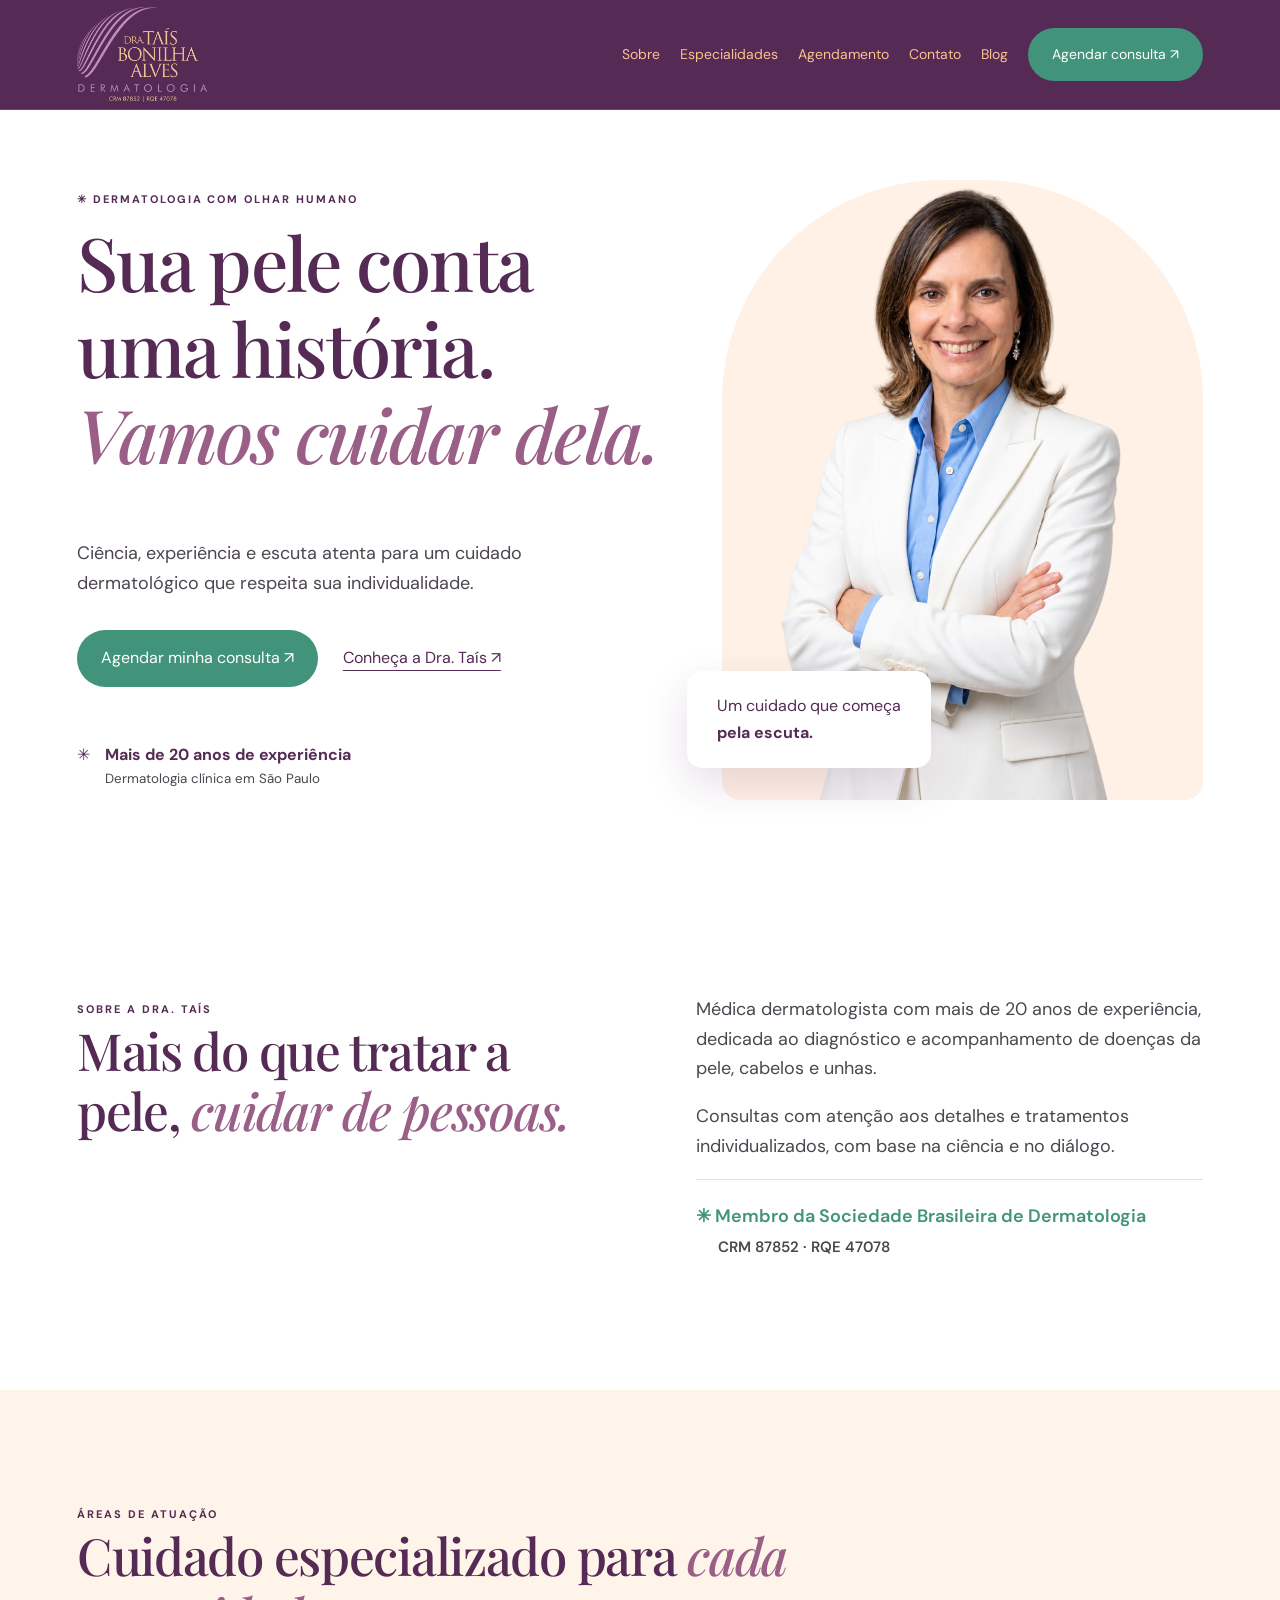
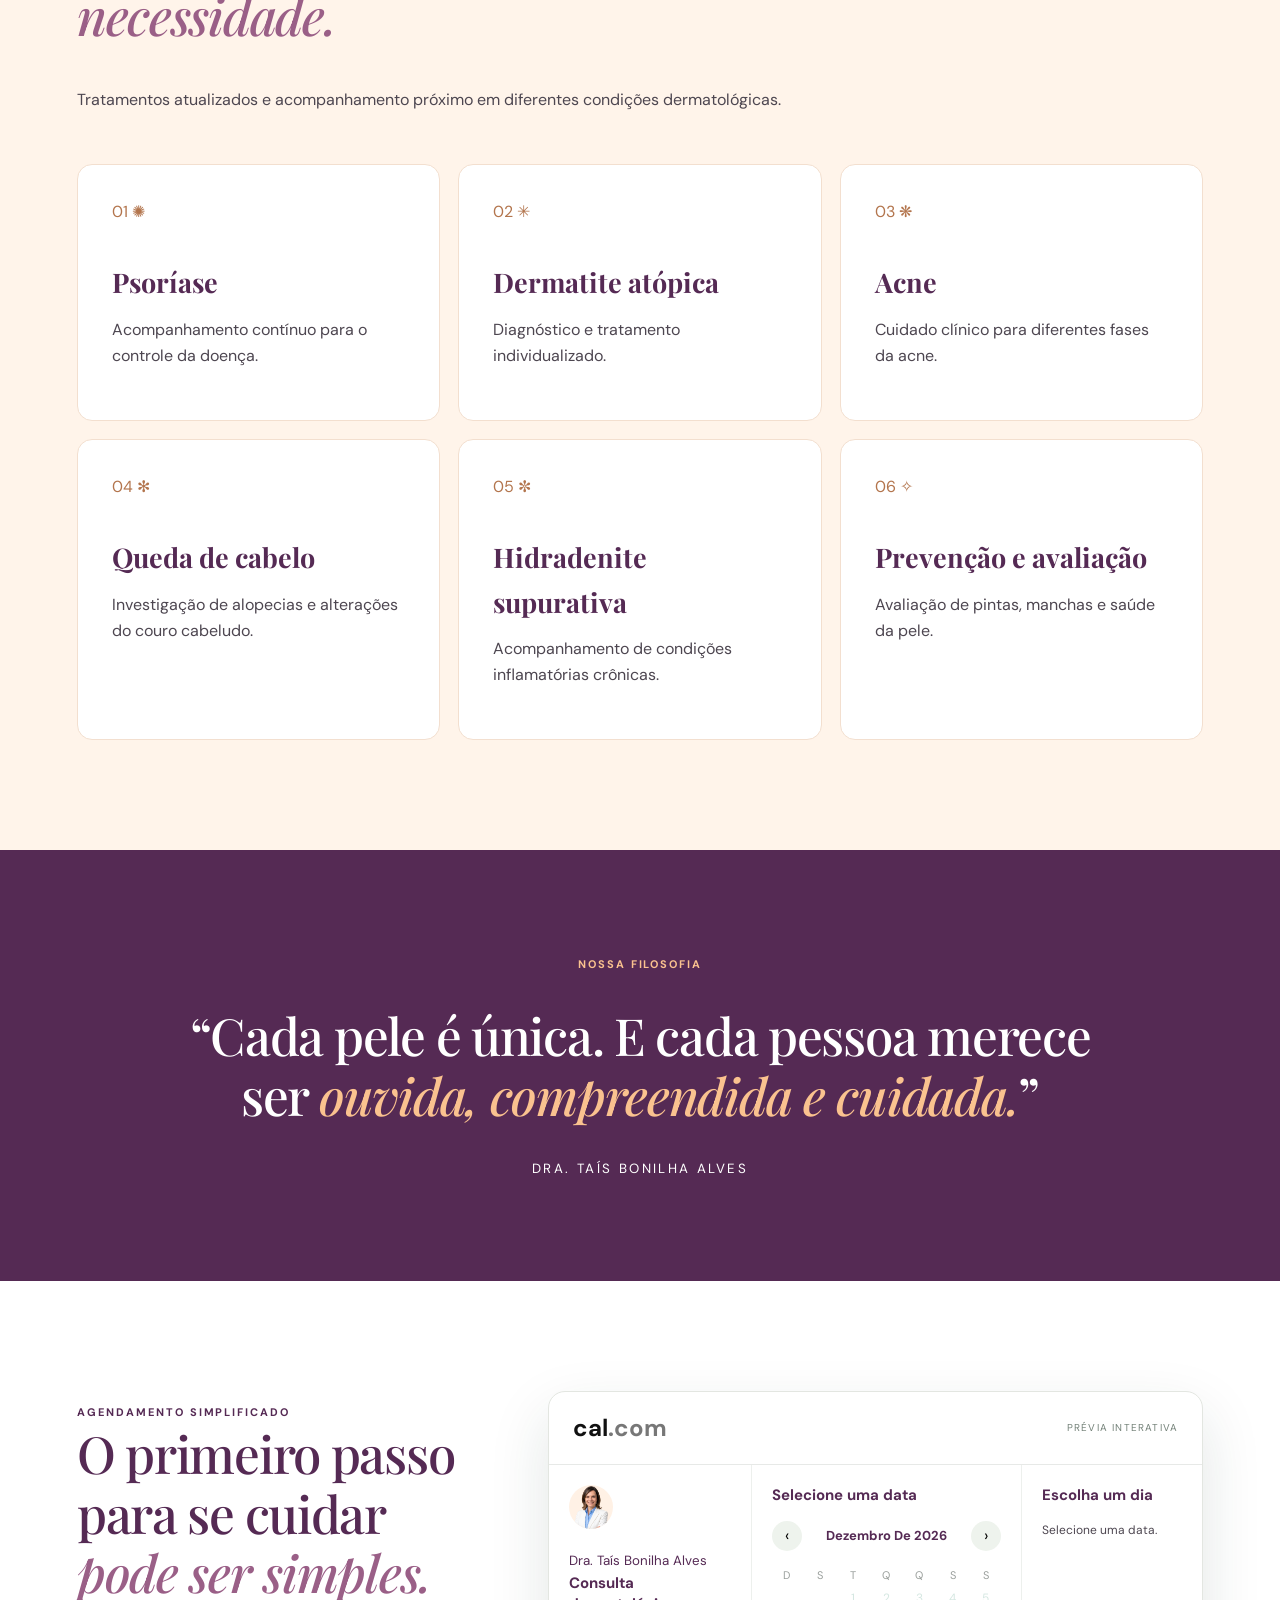
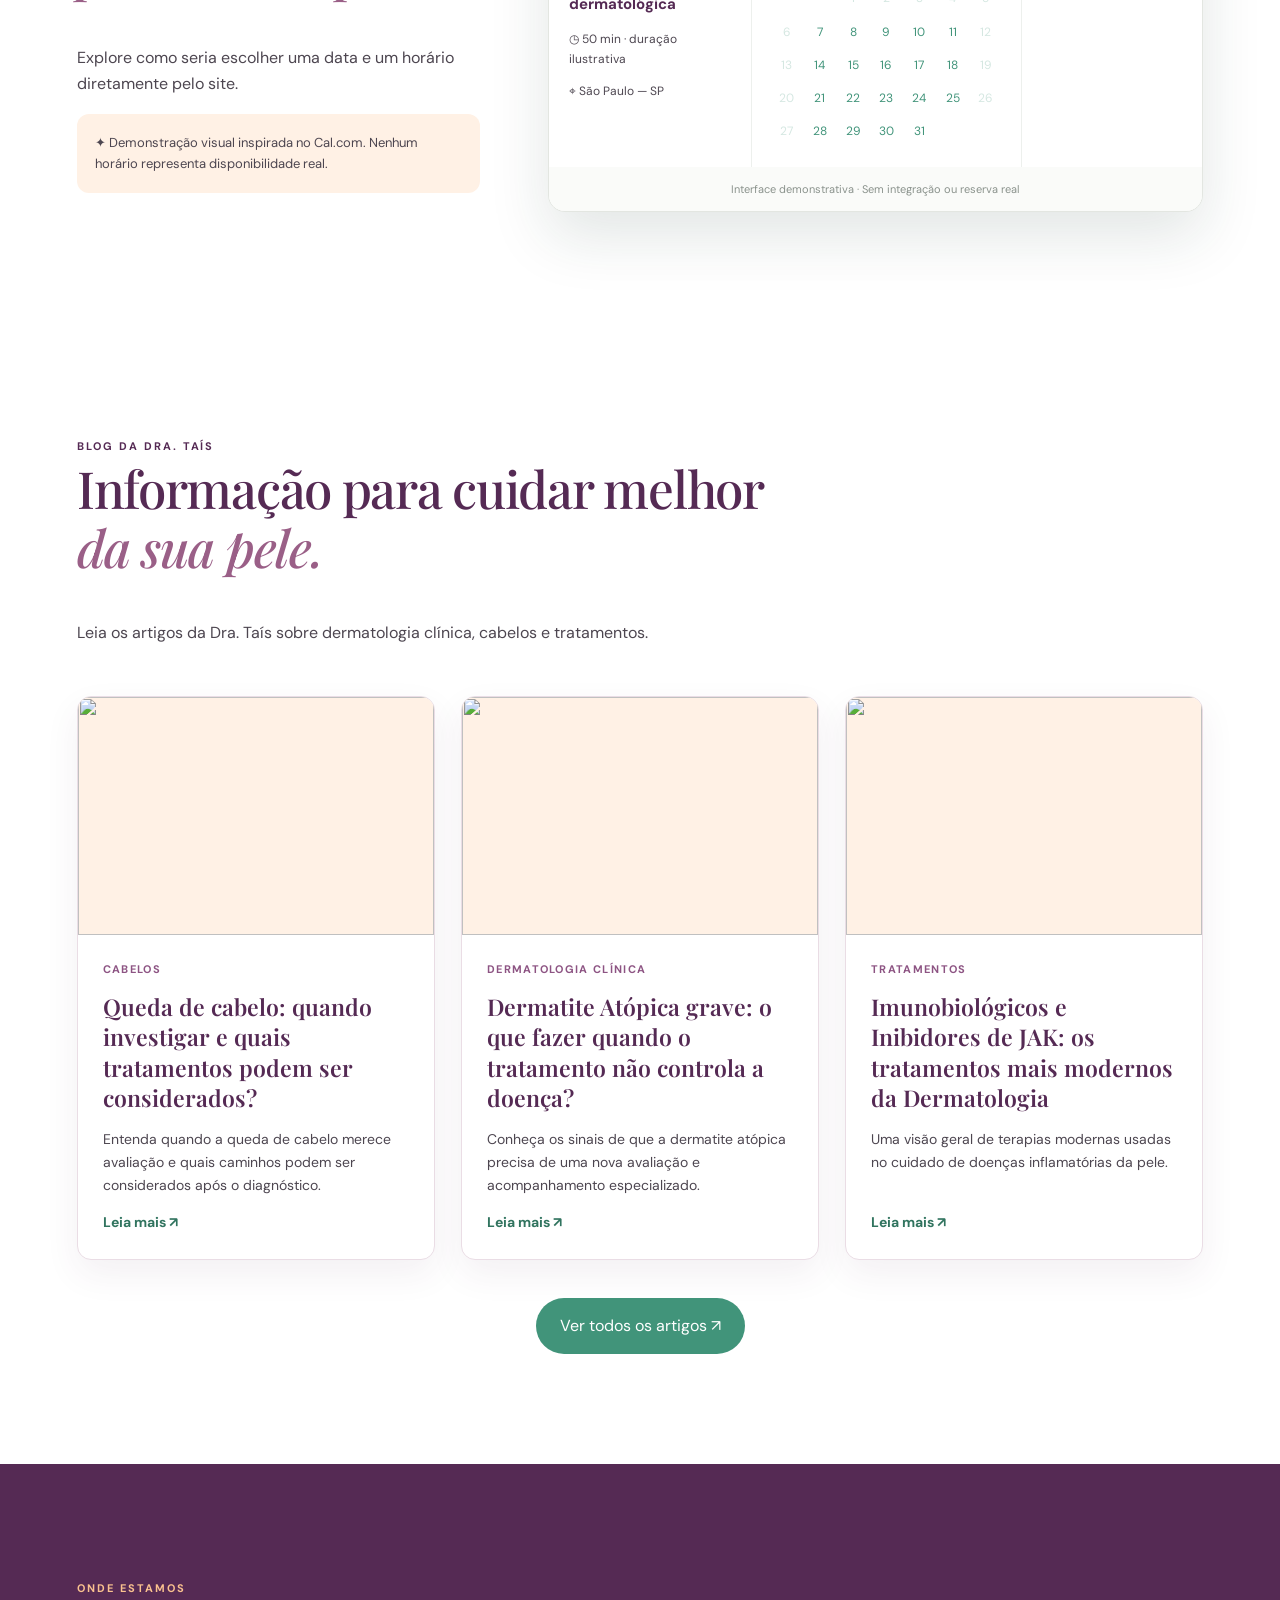
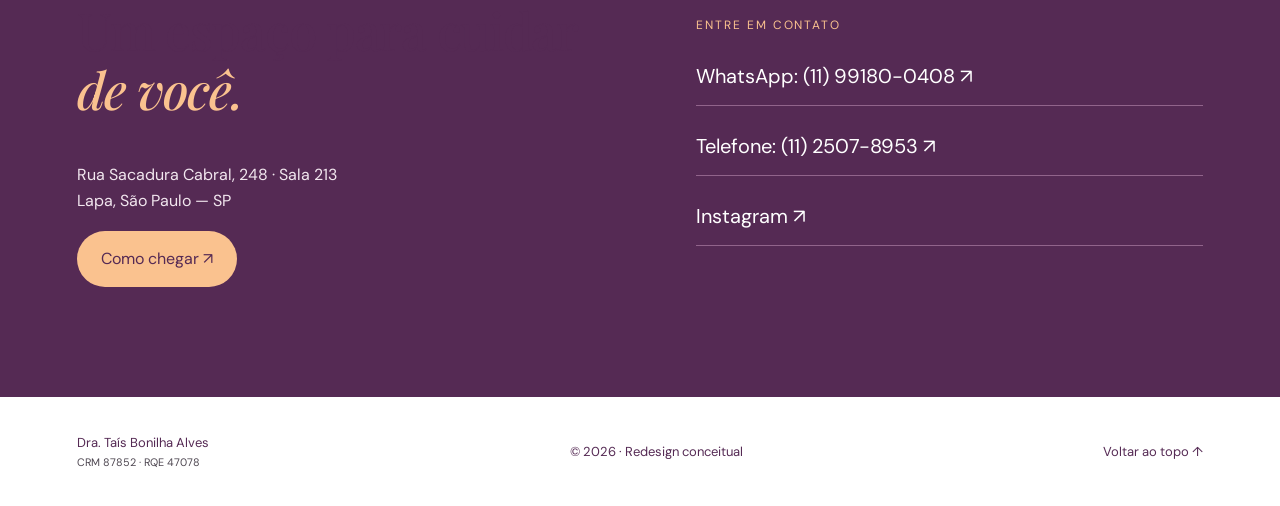
==== commit 132db8a4: "Adicionar logo original e arquivo do blog" ====
--- a/index.html
+++ b/index.html
@@ -1,10 +1,11 @@
 <!doctype html>
 <html lang="pt-BR"><head><meta charset="utf-8"><meta name="viewport" content="width=device-width,initial-scale=1"><meta name="theme-color" content="#552a54"><meta name="description" content="Releitura conceitual do site da Dra. Taís Bonilha, dermatologia clínica."><title>Dra. Taís Bonilha | Dermatologia</title><link rel="preconnect" href="https://fonts.googleapis.com"><link rel="preconnect" href="https://fonts.gstatic.com" crossorigin><link href="https://fonts.googleapis.com/css2?family=DM+Sans:wght@400;500;600;700&family=Playfair+Display:ital,wght@0,500;0,600;1,500&display=swap" rel="stylesheet"><link rel="stylesheet" href="./styles.css"></head>
-<body><header class="header"><a class="logo" href="#inicio">TB <span>Dra. Taís Bonilha<small>DERMATOLOGIA CLÍNICA</small></span></a><button class="menu" aria-label="Abrir menu" aria-expanded="false">☰</button><nav id="nav"><a href="#sobre">Sobre</a><a href="#especialidades">Especialidades</a><a href="#agendamento">Agendamento</a><a href="#contato">Contato</a><a class="nav-cta" href="#agendamento">Agendar consulta ↗</a></nav></header>
+<body><header class="header"><a class="logo" href="#inicio" aria-label="Dra. Taís Bonilha Alves — início"><img src="./assets/logo-dra-tais-bonilha.png" alt="Dra. Taís Bonilha Alves · Dermatologia" width="1024" height="753"></a><button class="menu" aria-label="Abrir menu" aria-expanded="false" aria-controls="nav">☰</button><nav id="nav"><a href="#sobre">Sobre</a><a href="#especialidades">Especialidades</a><a href="#agendamento">Agendamento</a><a href="#contato">Contato</a><a href="./blog/">Blog</a><a class="nav-cta" href="#agendamento">Agendar consulta ↗</a></nav></header>
 <main><section class="hero" id="inicio"><div class="hero-copy reveal"><p class="eyebrow">✳ DERMATOLOGIA COM OLHAR HUMANO</p><h1>Sua pele conta uma história.<br><em>Vamos cuidar dela.</em></h1><p>Ciência, experiência e escuta atenta para um cuidado dermatológico que respeita sua individualidade.</p><div class="actions"><a class="btn" href="#agendamento">Agendar minha consulta ↗</a><a class="under" href="#sobre">Conheça a Dra. Taís ↗</a></div><div class="proof">✳ <span><strong>Mais de 20 anos de experiência</strong><small>Dermatologia clínica em São Paulo</small></span></div></div><div class="hero-photo reveal"><img src="./assets/dra-tais-bonilha.webp" alt="Dra. Taís Bonilha Alves, dermatologista" width="683" height="1024" fetchpriority="high"><div class="photo-caption">Um cuidado que começa<br><strong>pela escuta.</strong></div></div></section>
 <section class="section intro reveal" id="sobre"><div><span class="kicker">SOBRE A DRA. TAÍS</span><h2>Mais do que tratar a pele, <em>cuidar de pessoas.</em></h2></div><div><p>Médica dermatologista com mais de 20 anos de experiência, dedicada ao diagnóstico e acompanhamento de doenças da pele, cabelos e unhas.</p><p>Consultas com atenção aos detalhes e tratamentos individualizados, com base na ciência e no diálogo.</p><p class="credential">✳ Membro da Sociedade Brasileira de Dermatologia<br><small>CRM 87852 · RQE 47078</small></p></div></section>
 <section class="section specialties" id="especialidades"><div class="section-head reveal"><span class="kicker">ÁREAS DE ATUAÇÃO</span><h2>Cuidado especializado para <em>cada necessidade.</em></h2><p>Tratamentos atualizados e acompanhamento próximo em diferentes condições dermatológicas.</p></div><div class="cards"><article class="reveal"><span>01 ✺</span><h3>Psoríase</h3><p>Acompanhamento contínuo para o controle da doença.</p></article><article class="reveal"><span>02 ✳</span><h3>Dermatite atópica</h3><p>Diagnóstico e tratamento individualizado.</p></article><article class="reveal"><span>03 ❋</span><h3>Acne</h3><p>Cuidado clínico para diferentes fases da acne.</p></article><article class="reveal"><span>04 ✻</span><h3>Queda de cabelo</h3><p>Investigação de alopecias e alterações do couro cabeludo.</p></article><article class="reveal"><span>05 ✼</span><h3>Hidradenite supurativa</h3><p>Acompanhamento de condições inflamatórias crônicas.</p></article><article class="reveal"><span>06 ✧</span><h3>Prevenção e avaliação</h3><p>Avaliação de pintas, manchas e saúde da pele.</p></article></div></section>
 <section class="quote"><span class="kicker">NOSSA FILOSOFIA</span><h2>“Cada pele é única. E cada pessoa merece ser <em>ouvida, compreendida e cuidada.</em>”</h2><small>DRA. TAÍS BONILHA ALVES</small></section>
 <section class="section booking" id="agendamento"><div class="reveal"><span class="kicker">AGENDAMENTO SIMPLIFICADO</span><h2>O primeiro passo para se cuidar <em>pode ser simples.</em></h2><p>Explore como seria escolher uma data e um horário diretamente pelo site.</p><p class="notice">✦ Demonstração visual inspirada no Cal.com. Nenhum horário representa disponibilidade real.</p></div><div class="calendar reveal"><div class="cal-top"><strong>cal<span>.com</span></strong><small>PRÉVIA INTERATIVA</small></div><div class="cal-grid"><div class="cal-info"><div class="avatar"><img src="./assets/dra-tais-bonilha.webp" alt="" width="44" height="44"></div><small>Dra. Taís Bonilha Alves</small><h3>Consulta dermatológica</h3><p>◷ 50 min · duração ilustrativa</p><p>⌖ São Paulo — SP</p></div><div class="cal-date"><h3>Selecione uma data</h3><div class="month"><button id="prev-month" aria-label="Mês anterior">‹</button><strong id="month-label"></strong><button id="next-month" aria-label="Próximo mês">›</button></div><div class="weekdays"><span>D</span><span>S</span><span>T</span><span>Q</span><span>Q</span><span>S</span><span>S</span></div><div id="days" class="days"></div></div><div class="cal-time"><h3 id="selected-date">Escolha um dia</h3><div id="times" class="times"><p>Selecione uma data.</p></div></div></div><div class="cal-footer">Interface demonstrativa · Sem integração ou reserva real</div></div></section>
+<section class="section blog-preview" id="blog"><div class="section-head reveal"><span class="kicker">BLOG DA DRA. TAÍS</span><h2>Informação para cuidar melhor <em>da sua pele.</em></h2><p>Leia os artigos da Dra. Taís sobre dermatologia clínica, cabelos e tratamentos.</p></div><div class="blog-grid"><article class="blog-card reveal"><a class="blog-card-image" href="https://drataisbonilha.com.br/queda-de-cabelo-e-alopecia/" target="_blank" rel="noopener noreferrer" aria-label="Ler Queda de cabelo: quando investigar e quais tratamentos podem ser considerados? no site oficial"><img src="https://drataisbonilha.com.br/wp-content/uploads/2026/09/pexels-photo-5468620-300x200.avif" alt="" loading="lazy" width="300" height="200"></a><div class="blog-card-content"><span class="blog-tag">Cabelos</span><h3><a href="https://drataisbonilha.com.br/queda-de-cabelo-e-alopecia/" target="_blank" rel="noopener noreferrer">Queda de cabelo: quando investigar e quais tratamentos podem ser considerados?</a></h3><p>Entenda quando a queda de cabelo merece avaliação e quais caminhos podem ser considerados após o diagnóstico.</p><a class="blog-read" href="https://drataisbonilha.com.br/queda-de-cabelo-e-alopecia/" target="_blank" rel="noopener noreferrer" aria-label="Ler artigo completo: Queda de cabelo: quando investigar e quais tratamentos podem ser considerados?">Leia mais <span aria-hidden="true">↗</span></a></div></article><article class="blog-card reveal"><a class="blog-card-image" href="https://drataisbonilha.com.br/dermatite-atopica/" target="_blank" rel="noopener noreferrer" aria-label="Ler Dermatite Atópica grave: o que fazer quando o tratamento não controla a doença? no site oficial"><img src="https://drataisbonilha.com.br/wp-content/uploads/2026/09/pexels-photo-6542723-300x200.avif" alt="" loading="lazy" width="300" height="200"></a><div class="blog-card-content"><span class="blog-tag">Dermatologia clínica</span><h3><a href="https://drataisbonilha.com.br/dermatite-atopica/" target="_blank" rel="noopener noreferrer">Dermatite Atópica grave: o que fazer quando o tratamento não controla a doença?</a></h3><p>Conheça os sinais de que a dermatite atópica precisa de uma nova avaliação e acompanhamento especializado.</p><a class="blog-read" href="https://drataisbonilha.com.br/dermatite-atopica/" target="_blank" rel="noopener noreferrer" aria-label="Ler artigo completo: Dermatite Atópica grave: o que fazer quando o tratamento não controla a doença?">Leia mais <span aria-hidden="true">↗</span></a></div></article><article class="blog-card reveal"><a class="blog-card-image" href="https://drataisbonilha.com.br/imunobiologicos-e-inibidores-de-jak/" target="_blank" rel="noopener noreferrer" aria-label="Ler Imunobiológicos e Inibidores de JAK: os tratamentos mais modernos da Dermatologia no site oficial"><img src="https://drataisbonilha.com.br/wp-content/uploads/2026/04/Tratamentos-modernos-na-dermatologia-300x200.png" alt="" loading="lazy" width="300" height="200"></a><div class="blog-card-content"><span class="blog-tag">Tratamentos</span><h3><a href="https://drataisbonilha.com.br/imunobiologicos-e-inibidores-de-jak/" target="_blank" rel="noopener noreferrer">Imunobiológicos e Inibidores de JAK: os tratamentos mais modernos da Dermatologia</a></h3><p>Uma visão geral de terapias modernas usadas no cuidado de doenças inflamatórias da pele.</p><a class="blog-read" href="https://drataisbonilha.com.br/imunobiologicos-e-inibidores-de-jak/" target="_blank" rel="noopener noreferrer" aria-label="Ler artigo completo: Imunobiológicos e Inibidores de JAK: os tratamentos mais modernos da Dermatologia">Leia mais <span aria-hidden="true">↗</span></a></div></article></div><div class="blog-more"><a class="btn" href="./blog/">Ver todos os artigos ↗</a></div></section>
 <section class="section contact" id="contato"><div class="reveal"><span class="kicker">ONDE ESTAMOS</span><h2>Um espaço para cuidar <em>de você.</em></h2><p>Rua Sacadura Cabral, 248 · Sala 213<br>Lapa, São Paulo — SP</p><a class="btn light" href="https://maps.google.com/?q=Rua+Sacadura+Cabral+248+Lapa+Sao+Paulo" target="_blank" rel="noopener noreferrer">Como chegar ↗</a></div><div class="contact-links reveal"><span>ENTRE EM CONTATO</span><a href="https://wa.me/5511991800408">WhatsApp: (11) 99180-0408 ↗</a><a href="tel:+551125078953">Telefone: (11) 2507-8953 ↗</a><a href="https://www.instagram.com/dra.taisbonilha/" target="_blank" rel="noopener noreferrer">Instagram ↗</a></div></section></main>
 <footer><span>Dra. Taís Bonilha Alves <small>CRM 87852 · RQE 47078</small></span><span>© <span id="year"></span> · Redesign conceitual</span><a href="#inicio">Voltar ao topo ↑</a></footer><script src="./script.js" defer></script></body></html>
--- a/styles.css
+++ b/styles.css
@@ -2,3 +2,8 @@
 /* Identidade visual do site oficial: roxo, pêssego e verde. */
 .header{background:var(--plum);border-bottom-color:#70466f}.logo,.header nav>a:not(.nav-cta),.menu{color:var(--peach)}.logo small{color:#fff}.nav-cta,.btn{background:var(--green);color:#fff}.nav-cta:hover,.btn:hover{background:#31745f}.hero{background:#fff}.hero h1,.section h2{color:var(--plum)}h1 em,h2 em{color:#9a5f87}.eyebrow,.kicker,.proof,.credential,.photo-caption{color:var(--plum)}.hero-photo{display:flex;align-items:flex-end;justify-content:center}.hero-photo>img{display:block;width:100%;height:100%;object-fit:contain;object-position:center bottom;border-radius:inherit}.photo-caption{z-index:1;background:#fff;box-shadow:0 16px 40px #552a5426}.specialties{background:#fff4ea}.cards article{border-color:#f3dfcf}.cards article>span{color:#b3754d}.cards article:hover{box-shadow:0 18px 40px #552a5420}.quote,.contact{background:var(--plum)}.quote .kicker,.contact .kicker,.quote h2 em,.contact h2 em,.contact-links span{color:var(--peach)}.notice{background:#fff1e5}.avatar{overflow:hidden;background:#fff1e5}.avatar img{width:100%;height:100%;object-fit:cover;object-position:center top}.contact p{color:#f2e7ef}.contact-links a{border-bottom-color:#91648b}.light{background:var(--peach);color:var(--plum)}.light:hover{background:#ffd3aa;color:var(--plum)}
 @media(max-width:700px){.header nav{background:var(--plum);box-shadow:0 15px 25px #552a5426}}
+
+/* Logo original e arquivo do blog. */
+.header{height:110px}.logo{display:block;flex:0 0 auto;line-height:0}.logo img{display:block;width:auto;height:96px;max-width:140px;object-fit:contain}.header nav{gap:20px}.blog-preview{background:#fff}.blog-grid{display:grid;grid-template-columns:repeat(3,minmax(0,1fr));gap:26px}.blog-card{display:flex;flex-direction:column;overflow:hidden;background:#fff;border:1px solid #eadde5;border-radius:14px;box-shadow:0 14px 35px #552a5412;transition:transform .25s,box-shadow .25s}.blog-card:hover{transform:translateY(-5px);box-shadow:0 20px 42px #552a5420}.blog-card-image{display:block;aspect-ratio:3/2;overflow:hidden;background:#fff1e5}.blog-card-image img{display:block;width:100%;height:100%;object-fit:cover}.blog-card-content{display:flex;flex:1;flex-direction:column;padding:25px}.blog-tag{color:#8d5483;font-size:11px;font-weight:700;letter-spacing:.12em;text-transform:uppercase}.blog-card h3{font:600 clamp(1.22rem,1.8vw,1.55rem)/1.32 "Playfair Display",serif;color:var(--plum);margin:14px 0}.blog-card h3 a:hover{text-decoration:underline;text-underline-offset:4px}.blog-card p{font-size:14px;line-height:1.65}.blog-read{margin-top:auto;color:#31745f;font-size:14px;font-weight:700}.blog-read:hover{text-decoration:underline;text-underline-offset:4px}.blog-more{text-align:center;margin-top:38px}.blog-main{min-height:calc(100vh - 220px);background:#fff}.blog-hero{text-align:center;padding:70px 6% 35px}.blog-hero h1{color:var(--plum);font-size:clamp(2.5rem,4vw,4rem);margin:12px auto 16px;max-width:850px}.blog-hero p{margin:0 auto;max-width:650px}.blog-archive{padding:25px 6% 85px}.blog-pagination{display:flex;align-items:center;justify-content:center;gap:10px;margin-top:55px;flex-wrap:wrap}.blog-pagination a,.blog-pagination span{display:inline-flex;min-width:42px;min-height:42px;align-items:center;justify-content:center;padding:8px 13px;border:1px solid #dfcddb;border-radius:8px;color:var(--plum)}.blog-pagination a:hover,.blog-pagination [aria-current="page"]{background:var(--plum);color:#fff}.blog-pagination .disabled{color:#999;opacity:.55}.blog-source{text-align:center;font-size:13px;margin:30px 0 0}.blog-source a{color:#31745f;text-decoration:underline;text-underline-offset:3px}
+@media(max-width:1000px){.blog-grid{grid-template-columns:repeat(2,minmax(0,1fr))}.header nav{gap:13px}}
+@media(max-width:700px){.header{height:76px}.logo img{height:66px;max-width:100px}.header nav{top:76px}.blog-grid{grid-template-columns:1fr}.blog-hero{padding:55px 6% 20px}.blog-archive{padding:25px 6% 70px}.blog-preview{padding:75px 6%}}
